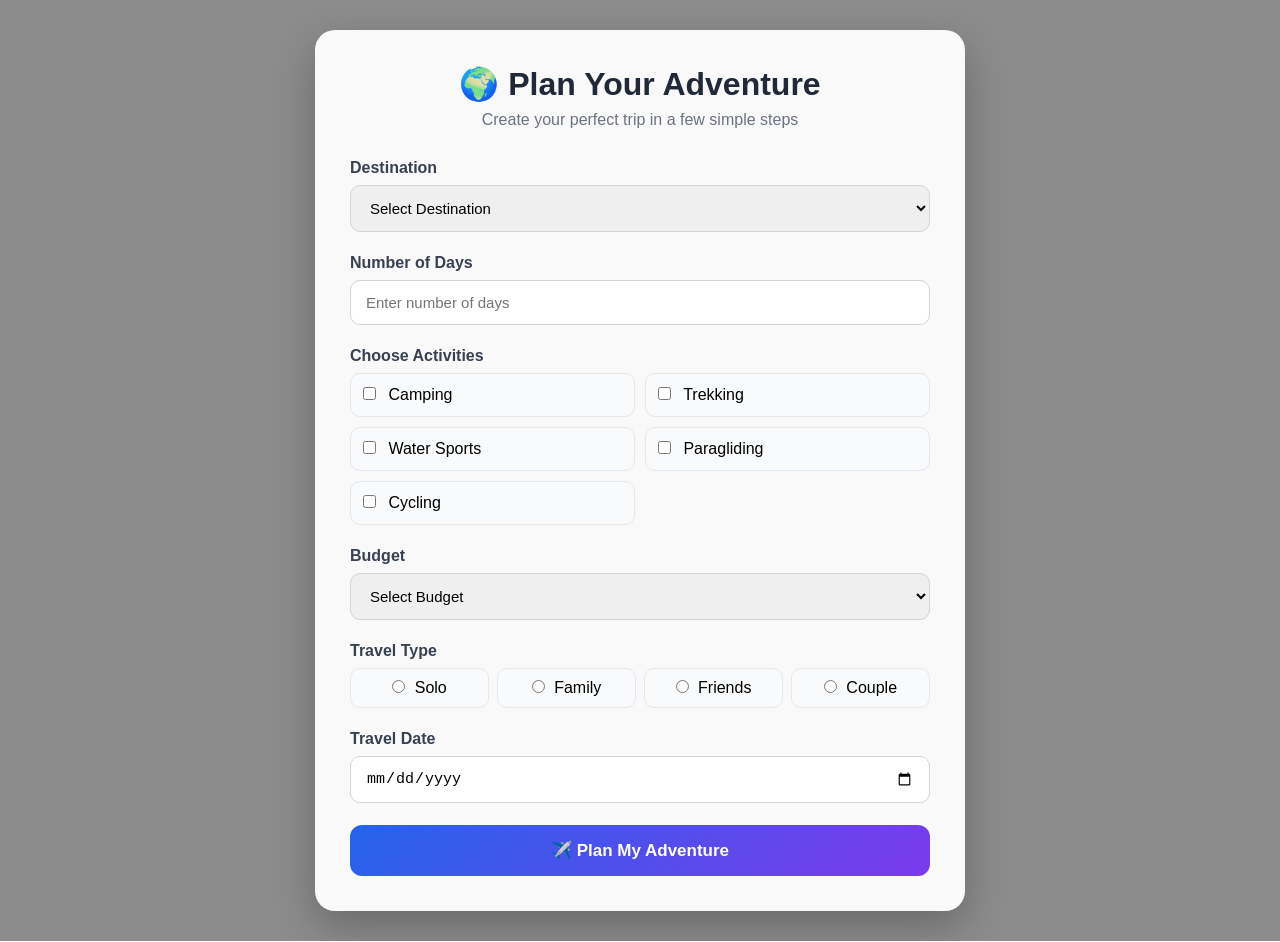
==== index.html @ cdd83136 "implemented the ui" ====
<!DOCTYPE html>
<html lang="en">
<head>
    <meta charset="UTF-8">
    <meta name="viewport" content="width=device-width, initial-scale=1.0">
    <title>Trip Planner</title>

    <link rel="stylesheet" href="static/style.css">
</head>
<body>

    <div class="container">

        <div class="planner-card">

            <h1>🌍 Plan Your Adventure</h1>
            <p class="subtitle">Create your perfect trip in a few simple steps</p>

            <form>

                <!-- Destination -->
                <div class="form-group">
                    <label for="destination">Destination</label>

                    <select id="destination">
                        <option value="">Select Destination</option>
                        <option>Goa</option>
                        <option>Manali</option>
                        <option>Kerala</option>
                        <option>Coorg</option>
                        <option>Ooty</option>
                        <option>Ladakh</option>
                    </select>
                </div>

                <!-- Number of Days -->
                <div class="form-group">
                    <label for="days">Number of Days</label>

                    <input
                        type="number"
                        id="days"
                        min="1"
                        max="30"
                        placeholder="Enter number of days"
                    >
                </div>

                <!-- Activities -->
                <div class="form-group">
                    <label>Choose Activities</label>

                    <div class="activities">

                        <label class="activity">
                            <input type="checkbox" value="Camping">
                            Camping
                        </label>

                        <label class="activity">
                            <input type="checkbox" value="Trekking">
                            Trekking
                        </label>

                        <label class="activity">
                            <input type="checkbox" value="Water Sports">
                            Water Sports
                        </label>

                        <label class="activity">
                            <input type="checkbox" value="Paragliding">
                            Paragliding
                        </label>

                        <label class="activity">
                            <input type="checkbox" value="Cycling">
                            Cycling
                        </label>

                    </div>
                </div>

                <!-- Budget -->
                <div class="form-group">
                    <label for="budget">Budget</label>

                    <select id="budget">
                        <option value="">Select Budget</option>
                        <option>Below ₹5,000</option>
                        <option>₹5,000 - ₹10,000</option>
                        <option>₹10,000 - ₹20,000</option>
                        <option>₹20,000 - ₹50,000</option>
                        <option>Above ₹50,000</option>
                    </select>
                </div>

                <!-- Travel Type -->
                <div class="form-group">
                    <label>Travel Type</label>

                    <div class="travel-types">

                        <label>
                            <input type="radio" name="travel" value="Solo">
                            Solo
                        </label>

                        <label>
                            <input type="radio" name="travel" value="Family">
                            Family
                        </label>

                        <label>
                            <input type="radio" name="travel" value="Friends">
                            Friends
                        </label>

                        <label>
                            <input type="radio" name="travel" value="Couple">
                            Couple
                        </label>

                    </div>
                </div>

                <!-- Travel Date -->
                <div class="form-group">
                    <label for="date">Travel Date</label>

                    <input type="date" id="date">
                </div>

                <!-- Button -->
                <button type="submit">
                    ✈️ Plan My Adventure
                </button>

            </form>

        </div>

    </div>

</body>
</html>
---- static/style.css ----
* {
    margin: 0;
    padding: 0;
    box-sizing: border-box;
}

body {
    font-family: Arial, sans-serif;
    min-height: 100vh;

    background:
        linear-gradient(rgba(0, 0, 0, 0.45), rgba(0, 0, 0, 0.45)),
        url("https://images.unsplash.com/photo-1500534623283-312aade485b7")
        center/cover no-repeat;

    display: flex;
    justify-content: center;
    align-items: center;

    padding: 30px;
}

.container {
    width: 100%;
    max-width: 650px;
}

.planner-card {
    background: rgba(255, 255, 255, 0.95);
    padding: 35px;
    border-radius: 20px;

    box-shadow: 0 15px 40px rgba(0, 0, 0, 0.25);
}

h1 {
    text-align: center;
    color: #1f2937;
    margin-bottom: 8px;
}

.subtitle {
    text-align: center;
    color: #6b7280;
    margin-bottom: 30px;
}

.form-group {
    margin-bottom: 22px;
}

.form-group > label {
    display: block;
    font-weight: bold;
    color: #374151;
    margin-bottom: 8px;
}

input[type="number"],
input[type="date"],
select {
    width: 100%;
    padding: 13px 15px;

    border: 1px solid #d1d5db;
    border-radius: 10px;

    font-size: 15px;
    outline: none;

    transition: 0.3s;
}

input[type="number"]:focus,
input[type="date"]:focus,
select:focus {
    border-color: #2563eb;
    box-shadow: 0 0 0 3px rgba(37, 99, 235, 0.12);
}

/* Activities */

.activities {
    display: grid;
    grid-template-columns: repeat(2, 1fr);
    gap: 10px;
}

.activity {
    padding: 12px;

    border: 1px solid #e5e7eb;
    border-radius: 10px;

    cursor: pointer;
    background: #f9fafb;

    transition: 0.3s;
}

.activity:hover {
    background: #eff6ff;
    border-color: #2563eb;
}

.activity input {
    margin-right: 8px;
}

/* Travel Types */

.travel-types {
    display: grid;
    grid-template-columns: repeat(4, 1fr);
    gap: 8px;
}

.travel-types label {
    padding: 10px 5px;

    text-align: center;

    border: 1px solid #e5e7eb;
    border-radius: 10px;

    background: #f9fafb;
    cursor: pointer;

    transition: 0.3s;
}

.travel-types label:hover {
    background: #eff6ff;
    border-color: #2563eb;
}

.travel-types input {
    margin-right: 5px;
}

/* Button */

button {
    width: 100%;
    padding: 15px;

    border: none;
    border-radius: 12px;

    background: linear-gradient(135deg, #2563eb, #7c3aed);

    color: white;
    font-size: 17px;
    font-weight: bold;

    cursor: pointer;

    transition: 0.3s;
}

button:hover {
    transform: translateY(-2px);

    box-shadow: 0 8px 20px rgba(37, 99, 235, 0.3);
}

button:active {
    transform: translateY(0);
}

/* Responsive */

@media (max-width: 600px) {

    body {
        padding: 15px;
    }

    .planner-card {
        padding: 25px 20px;
    }

    h1 {
        font-size: 25px;
    }

    .activities {
        grid-template-columns: 1fr;
    }

    .travel-types {
        grid-template-columns: repeat(2, 1fr);
    }
}

@media (max-width: 350px) {

    .travel-types {
        grid-template-columns: 1fr;
    }
}
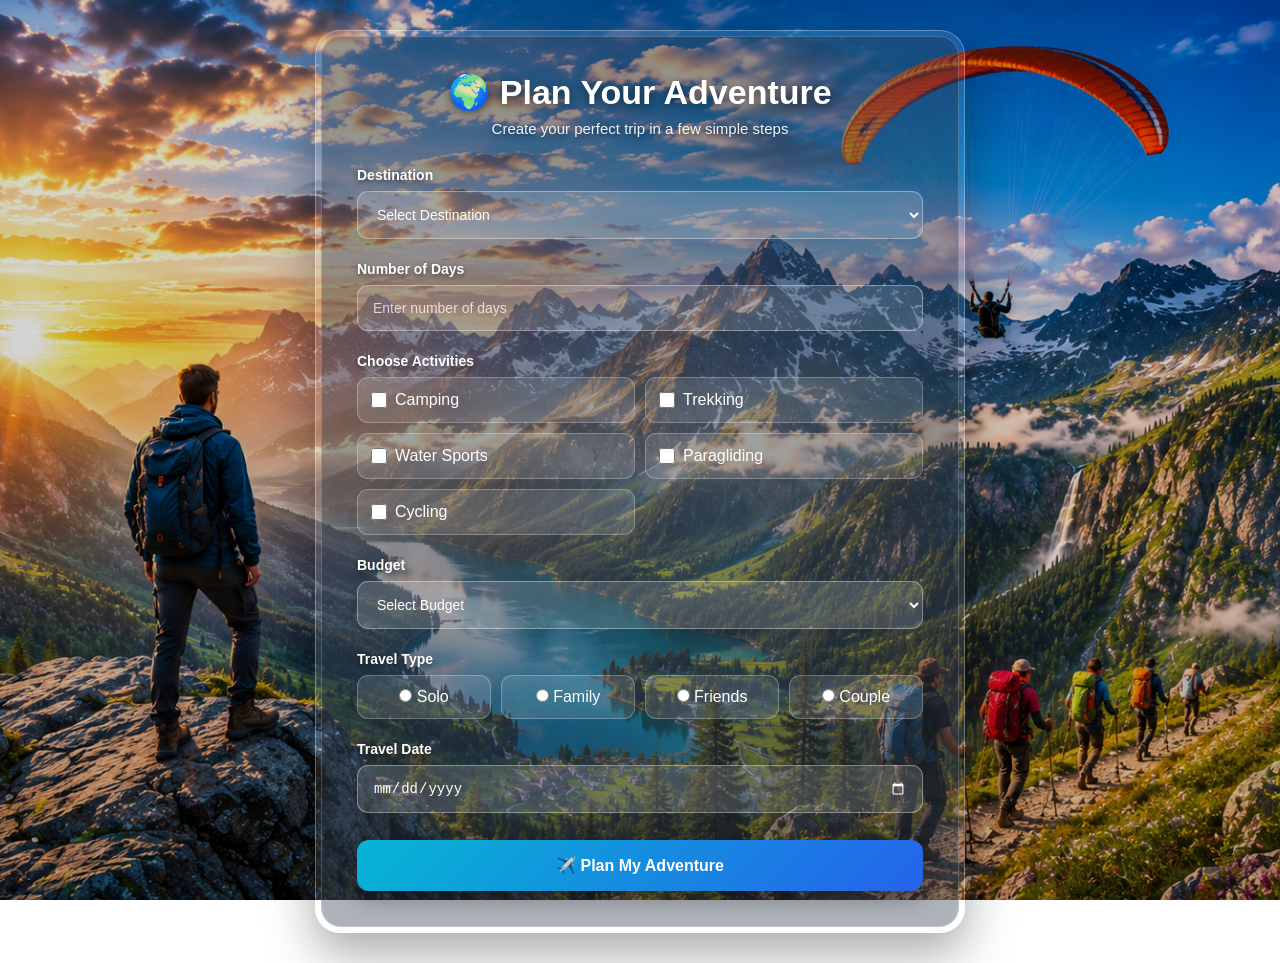
==== commit e9ba80a5: "updated" ====
--- a/index.html
+++ b/index.html
@@ -5,7 +5,7 @@
     <meta name="viewport" content="width=device-width, initial-scale=1.0">
     <title>Trip Planner</title>
 
-    <link rel="stylesheet" href="static/style.css">
+    <link rel="stylesheet" href="style.css">
 </head>
 <body>
 
@@ -17,8 +17,6 @@
             <p class="subtitle">Create your perfect trip in a few simple steps</p>
 
             <form>
-
-                <!-- Destination -->
                 <div class="form-group">
                     <label for="destination">Destination</label>
 
@@ -32,8 +30,6 @@
                         <option>Ladakh</option>
                     </select>
                 </div>
-
-                <!-- Number of Days -->
                 <div class="form-group">
                     <label for="days">Number of Days</label>
 
@@ -45,8 +41,6 @@
                         placeholder="Enter number of days"
                     >
                 </div>
-
-                <!-- Activities -->
                 <div class="form-group">
                     <label>Choose Activities</label>
 
@@ -79,8 +73,6 @@
 
                     </div>
                 </div>
-
-                <!-- Budget -->
                 <div class="form-group">
                     <label for="budget">Budget</label>
 
@@ -93,8 +85,6 @@
                         <option>Above ₹50,000</option>
                     </select>
                 </div>
-
-                <!-- Travel Type -->
                 <div class="form-group">
                     <label>Travel Type</label>
 
@@ -122,15 +112,11 @@
 
                     </div>
                 </div>
-
-                <!-- Travel Date -->
                 <div class="form-group">
                     <label for="date">Travel Date</label>
 
                     <input type="date" id="date">
                 </div>
-
-                <!-- Button -->
                 <button type="submit">
                     ✈️ Plan My Adventure
                 </button>
--- a/style.css
+++ b/style.css
@@ -0,0 +1,611 @@
+/* ========================================
+   BASIC RESET
+======================================== */
+
+* {
+    margin: 0;
+    padding: 0;
+    box-sizing: border-box;
+}
+
+
+/* ========================================
+   BODY
+======================================== */
+
+body {
+    font-family: Arial, sans-serif;
+
+    min-height: 100vh;
+
+    /* YOUR BACKGROUND IMAGE */
+    background-image:
+        linear-gradient(
+            rgba(0, 0, 0, 0.15),
+            rgba(0, 0, 0, 0.20)
+        ),
+        url("advanture.png");
+
+    background-size: cover;
+    background-position: center;
+    background-attachment: fixed;
+
+    display: flex;
+    justify-content: center;
+    align-items: center;
+
+    padding: 30px;
+
+    color: white;
+}
+
+
+/* ========================================
+   MAIN CONTAINER
+======================================== */
+
+.container {
+    width: 100%;
+    max-width: 650px;
+
+    /* Transparent */
+    background: rgba(255, 255, 255, 0.10);
+
+    border: 1px solid rgba(255, 255, 255, 0.30);
+
+    border-radius: 25px;
+
+    padding: 5px;
+
+    /* Shadow */
+    box-shadow: 0 20px 50px rgba(0, 0, 0, 0.35);
+
+    transition: 0.4s ease;
+
+    animation: containerShow 0.8s ease;
+}
+
+
+/* Container hover */
+
+.container:hover {
+    transform: translateY(-5px);
+
+    box-shadow:
+        0 25px 60px rgba(0, 0, 0, 0.45),
+        0 0 25px rgba(0, 200, 255, 0.15);
+}
+
+
+/* Container animation */
+
+@keyframes containerShow {
+
+    from {
+        opacity: 0;
+        transform: translateY(40px);
+    }
+
+    to {
+        opacity: 1;
+        transform: translateY(0);
+    }
+}
+
+
+/* ========================================
+   PLANNER CARD
+======================================== */
+
+.planner-card {
+    padding: 35px;
+
+    /* Transparent card */
+    background: rgba(20, 35, 55, 0.35);
+
+    border-radius: 20px;
+
+    border: 1px solid rgba(255, 255, 255, 0.20);
+
+    box-shadow:
+        inset 0 0 20px rgba(255, 255, 255, 0.03);
+
+    transition: 0.4s ease;
+}
+
+
+/* ========================================
+   HEADING
+======================================== */
+
+h1 {
+    text-align: center;
+
+    font-size: 34px;
+
+    margin-bottom: 8px;
+
+    color: white;
+
+    text-shadow:
+        0 2px 10px rgba(0, 0, 0, 0.5);
+
+    animation: headingAnimation 1s ease;
+}
+
+
+/* Heading animation */
+
+@keyframes headingAnimation {
+
+    from {
+        opacity: 0;
+        transform: scale(0.9);
+    }
+
+    to {
+        opacity: 1;
+        transform: scale(1);
+    }
+}
+
+
+/* ========================================
+   SUBTITLE
+======================================== */
+
+.subtitle {
+    text-align: center;
+
+    color: #f1f5f9;
+
+    font-size: 15px;
+
+    margin-bottom: 30px;
+
+    text-shadow:
+        0 2px 5px rgba(0, 0, 0, 0.5);
+}
+
+
+/* ========================================
+   FORM GROUP
+======================================== */
+
+.form-group {
+    margin-bottom: 22px;
+
+    animation: formAnimation 0.7s ease;
+}
+
+
+/* Form animation */
+
+@keyframes formAnimation {
+
+    from {
+        opacity: 0;
+        transform: translateY(15px);
+    }
+
+    to {
+        opacity: 1;
+        transform: translateY(0);
+    }
+}
+
+
+/* ========================================
+   LABEL
+======================================== */
+
+.form-group > label {
+    display: block;
+
+    color: white;
+
+    font-size: 14px;
+
+    font-weight: bold;
+
+    margin-bottom: 8px;
+
+    text-shadow:
+        0 2px 5px rgba(0, 0, 0, 0.5);
+}
+
+
+/* ========================================
+   SELECT + INPUT
+======================================== */
+
+select,
+input[type="number"],
+input[type="date"] {
+
+    width: 100%;
+
+    padding: 14px 15px;
+
+    border-radius: 11px;
+
+    border: 1px solid rgba(255, 255, 255, 0.35);
+
+    /* Transparent */
+    background: rgba(255, 255, 255, 0.15);
+
+    color: white;
+
+    outline: none;
+
+    font-size: 14px;
+
+    transition: 0.3s ease;
+}
+
+
+/* ========================================
+   SELECT OPTIONS
+======================================== */
+
+select option {
+
+    background: #172337;
+
+    color: white;
+}
+
+
+/* ========================================
+   PLACEHOLDER
+======================================== */
+
+input::placeholder {
+
+    color: rgba(255, 255, 255, 0.75);
+}
+
+
+/* ========================================
+   INPUT HOVER
+======================================== */
+
+select:hover,
+input[type="number"]:hover,
+input[type="date"]:hover {
+
+    border-color: #38bdf8;
+
+    background: rgba(255, 255, 255, 0.20);
+}
+
+
+/* ========================================
+   INPUT FOCUS
+======================================== */
+
+select:focus,
+input[type="number"]:focus,
+input[type="date"]:focus {
+
+    border-color: #38bdf8;
+
+    background: rgba(255, 255, 255, 0.20);
+
+    box-shadow:
+        0 0 0 3px rgba(56, 189, 248, 0.15),
+        0 0 15px rgba(56, 189, 248, 0.25);
+
+    transform: translateY(-2px);
+}
+
+
+/* ========================================
+   ACTIVITIES
+======================================== */
+
+.activities {
+
+    display: grid;
+
+    grid-template-columns: repeat(2, 1fr);
+
+    gap: 10px;
+}
+
+
+/* Activity box */
+
+.activity {
+
+    display: flex;
+
+    align-items: center;
+
+    padding: 13px;
+
+    border-radius: 11px;
+
+    background: rgba(255, 255, 255, 0.12);
+
+    border: 1px solid rgba(255, 255, 255, 0.25);
+
+    color: white;
+
+    cursor: pointer;
+
+    transition: 0.3s ease;
+}
+
+
+/* Activity hover */
+
+.activity:hover {
+
+    background: rgba(56, 189, 248, 0.20);
+
+    border-color: #38bdf8;
+
+    transform: translateY(-3px);
+
+    box-shadow:
+        0 5px 15px rgba(56, 189, 248, 0.20);
+}
+
+
+/* Checkbox */
+
+.activity input {
+
+    width: 16px;
+
+    height: 16px;
+
+    margin-right: 8px;
+
+    accent-color: #38bdf8;
+
+    cursor: pointer;
+}
+
+
+/* ========================================
+   TRAVEL TYPES
+======================================== */
+
+.travel-types {
+
+    display: grid;
+
+    grid-template-columns: repeat(4, 1fr);
+
+    gap: 10px;
+}
+
+
+/* Travel type */
+
+.travel-types label {
+
+    padding: 12px 5px;
+
+    text-align: center;
+
+    border-radius: 11px;
+
+    background: rgba(255, 255, 255, 0.12);
+
+    border: 1px solid rgba(255, 255, 255, 0.25);
+
+    color: white;
+
+    cursor: pointer;
+
+    transition: 0.3s ease;
+}
+
+
+/* Travel type hover */
+
+.travel-types label:hover {
+
+    background: rgba(139, 92, 246, 0.22);
+
+    border-color: #a78bfa;
+
+    transform: translateY(-3px);
+
+    box-shadow:
+        0 5px 15px rgba(139, 92, 246, 0.20);
+}
+
+
+/* Radio */
+
+.travel-types input {
+
+    accent-color: #a78bfa;
+
+    cursor: pointer;
+}
+
+
+/* ========================================
+   BUTTON
+======================================== */
+
+button {
+
+    width: 100%;
+
+    padding: 16px;
+
+    margin-top: 5px;
+
+    border: none;
+
+    border-radius: 12px;
+
+    background: linear-gradient(
+        135deg,
+        #06b6d4,
+        #2563eb,
+        #7c3aed
+    );
+
+    color: white;
+
+    font-size: 16px;
+
+    font-weight: bold;
+
+    cursor: pointer;
+
+    box-shadow:
+        0 8px 20px rgba(0, 0, 0, 0.30);
+
+    transition: all 0.35s ease;
+
+    background-size: 200% 200%;
+
+    animation: buttonGradient 5s ease infinite;
+}
+
+
+/* Button gradient animation */
+
+@keyframes buttonGradient {
+
+    0% {
+        background-position: 0% 50%;
+    }
+
+    50% {
+        background-position: 100% 50%;
+    }
+
+    100% {
+        background-position: 0% 50%;
+    }
+}
+
+
+/* Button hover */
+
+button:hover {
+
+    transform: translateY(-4px);
+
+    box-shadow:
+        0 12px 30px rgba(0, 0, 0, 0.40),
+        0 0 25px rgba(56, 189, 248, 0.30);
+}
+
+
+/* Button click */
+
+button:active {
+
+    transform: translateY(0);
+
+}
+
+
+/* ========================================
+   DATE INPUT ICON
+======================================== */
+
+input[type="date"]::-webkit-calendar-picker-indicator {
+
+    filter: invert(1);
+
+    cursor: pointer;
+}
+
+
+/* ========================================
+   MOBILE RESPONSIVE
+======================================== */
+
+@media (max-width: 600px) {
+
+    body {
+
+        padding: 15px;
+
+    }
+
+
+    .container {
+
+        max-width: 100%;
+
+        border-radius: 20px;
+
+    }
+
+
+    .planner-card {
+
+        padding: 25px 20px;
+
+    }
+
+
+    h1 {
+
+        font-size: 27px;
+
+    }
+
+
+    .subtitle {
+
+        font-size: 13px;
+
+    }
+
+
+    .activities {
+
+        grid-template-columns: 1fr;
+
+    }
+
+
+    .travel-types {
+
+        grid-template-columns: repeat(2, 1fr);
+
+    }
+
+}
+
+
+/* ========================================
+   SMALL MOBILE
+======================================== */
+
+@media (max-width: 400px) {
+
+    .planner-card {
+
+        padding: 20px 15px;
+
+    }
+
+
+    h1 {
+
+        font-size: 24px;
+
+    }
+
+
+    .travel-types {
+
+        grid-template-columns: repeat(2, 1fr);
+
+    }
+
+}
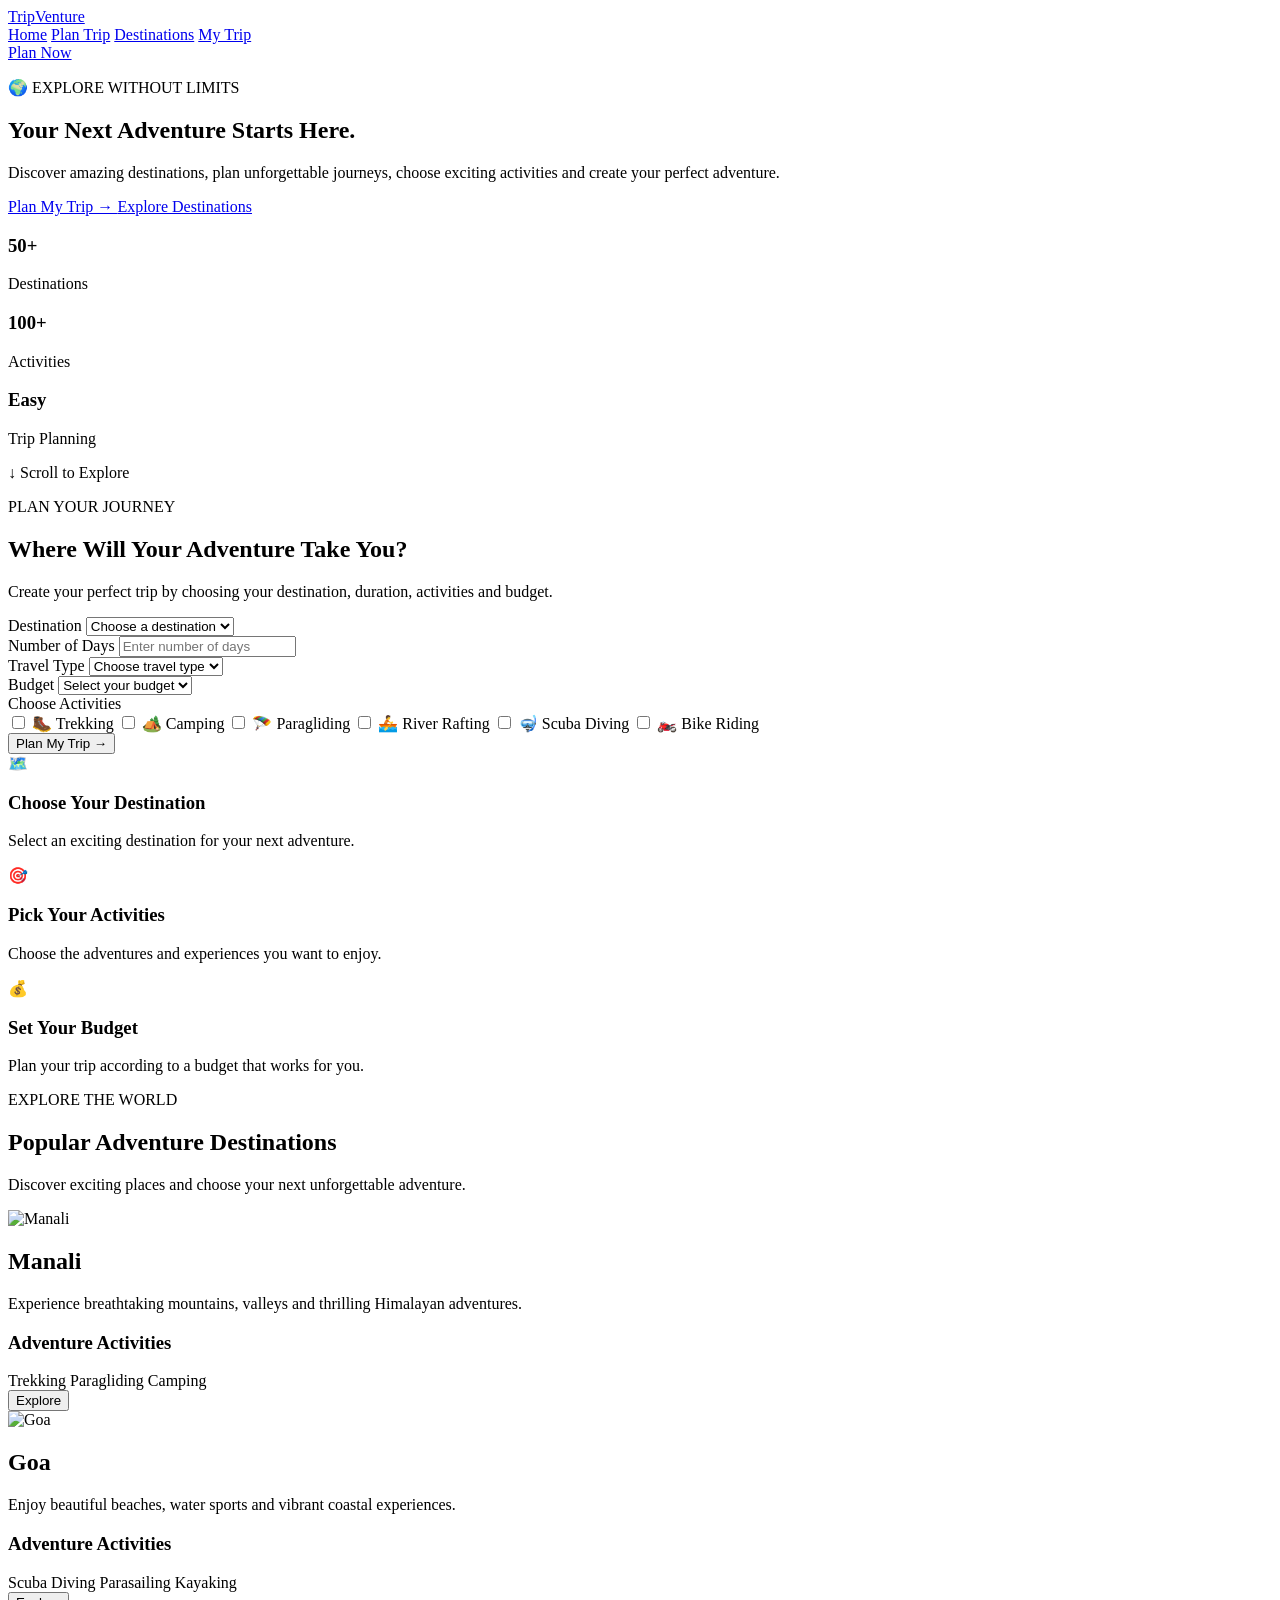
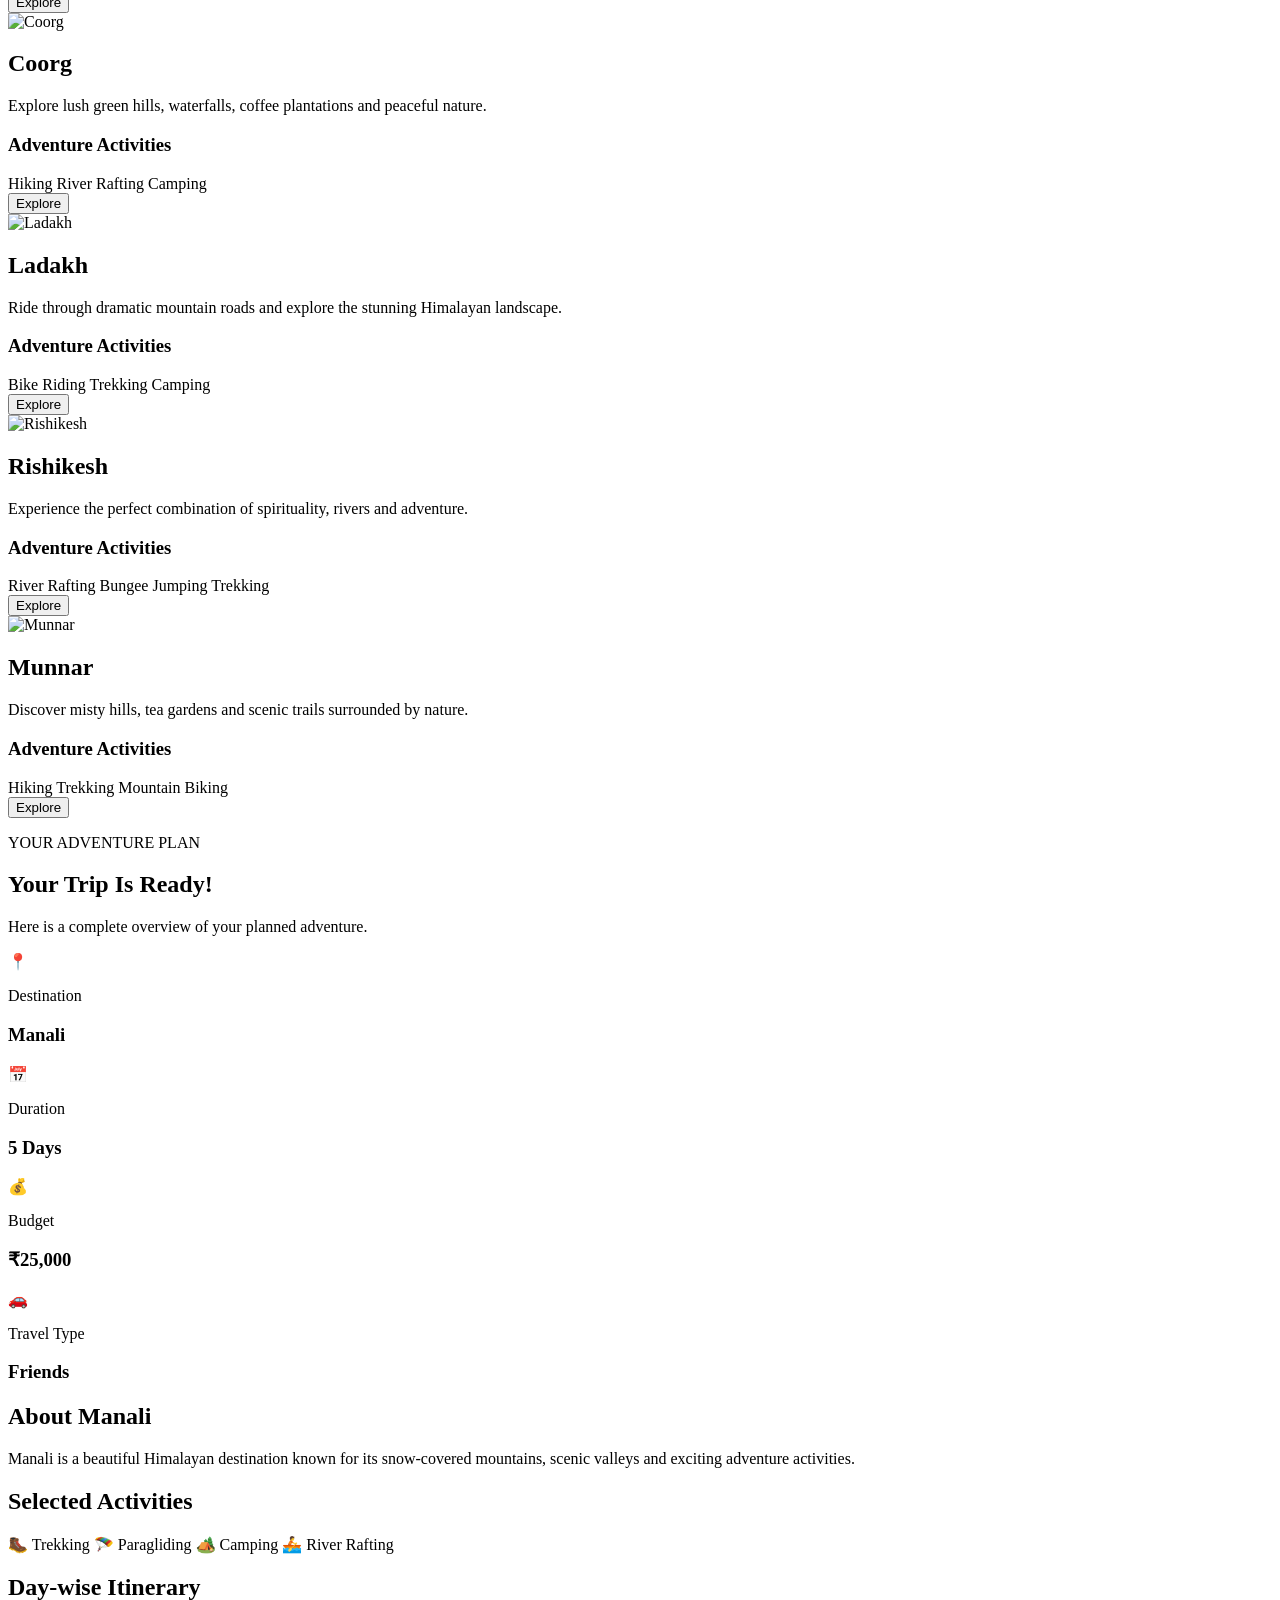
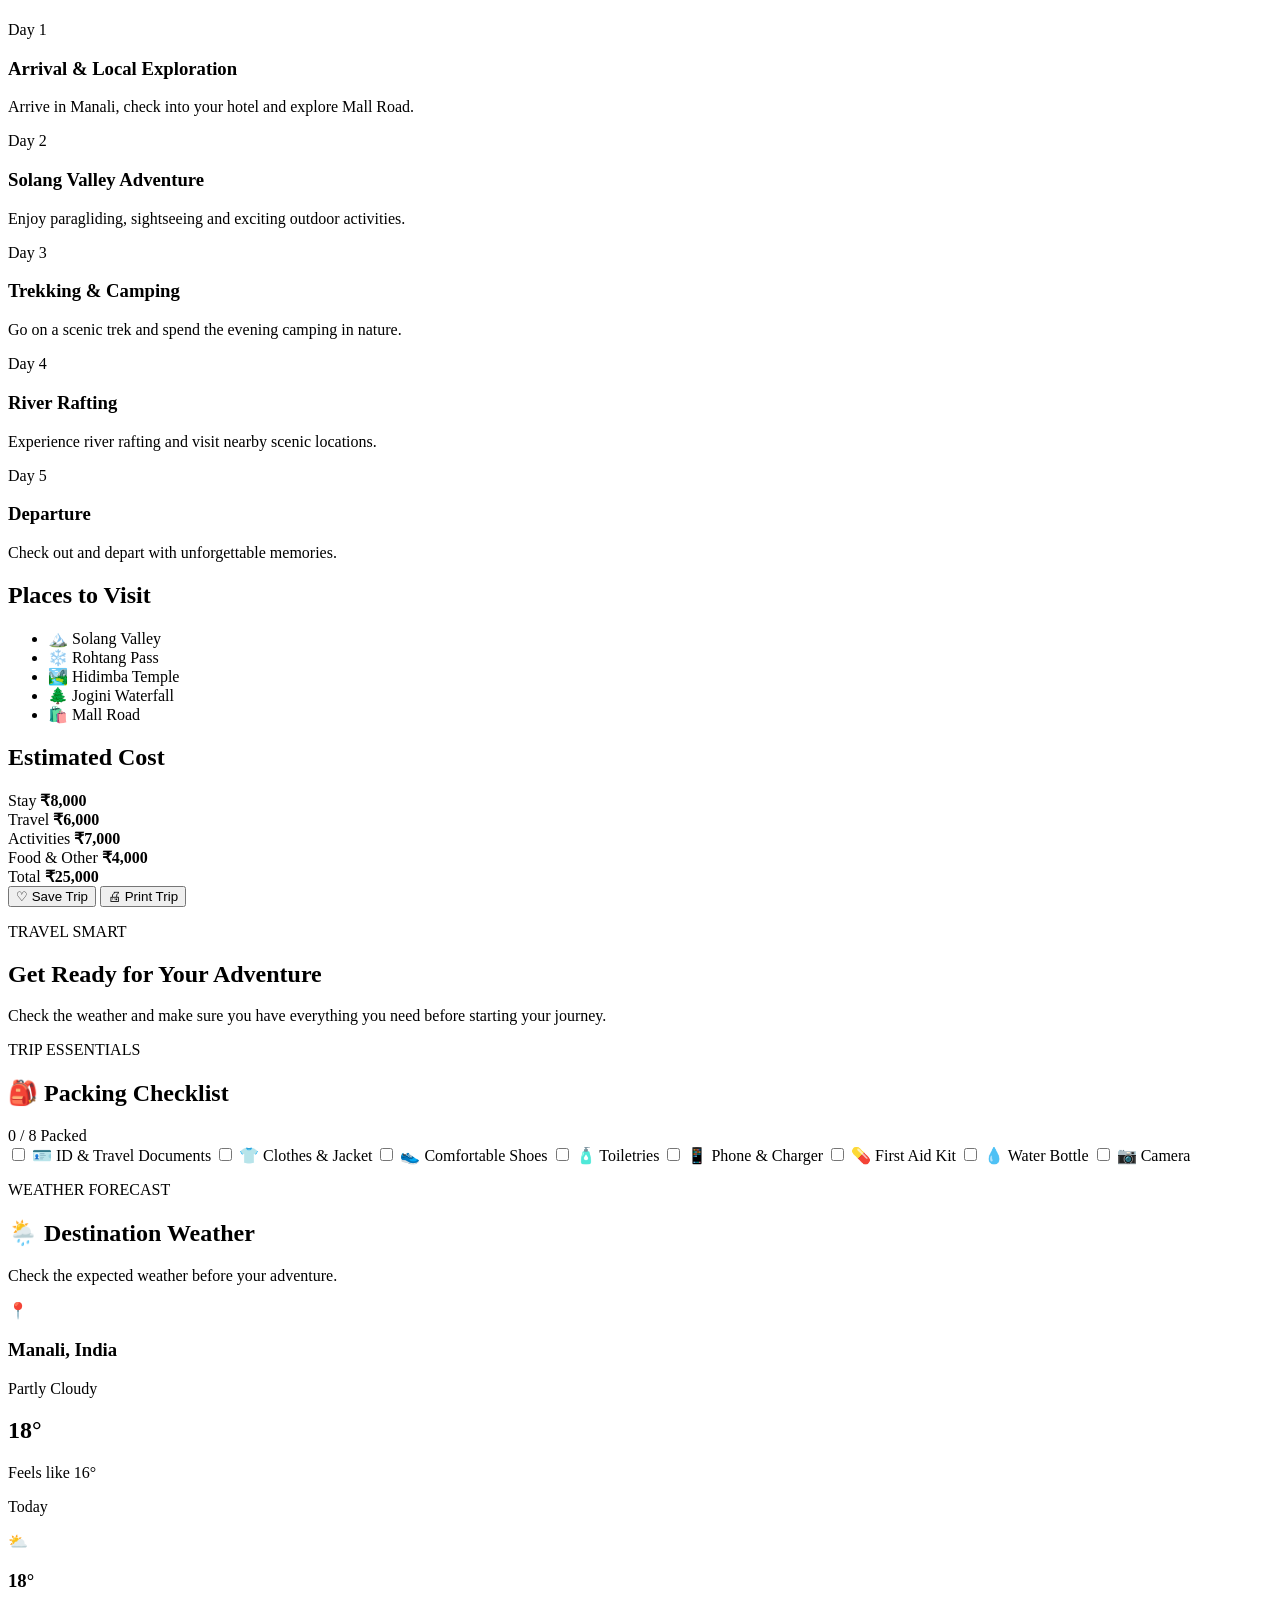
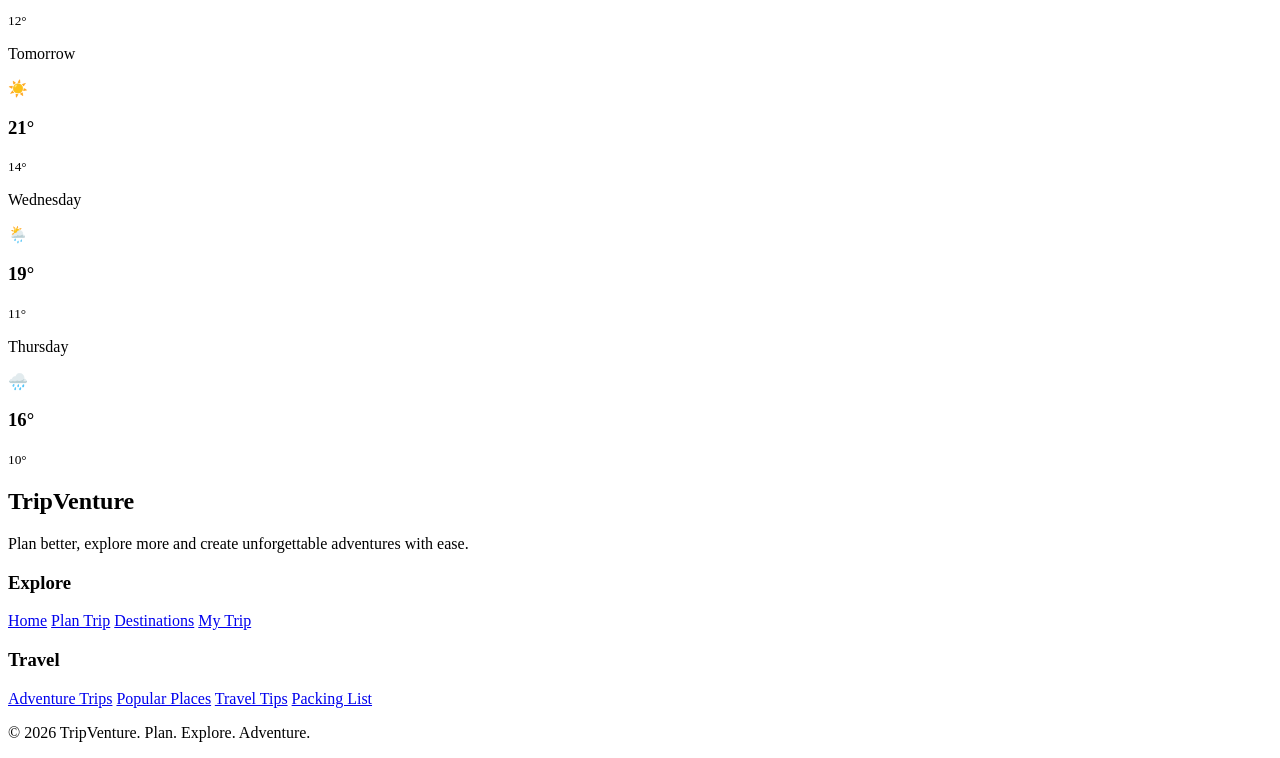
==== commit db324704: "merged html" ====
--- a/index.html
+++ b/index.html
@@ -4,128 +4,723 @@
     <meta charset="UTF-8">
     <meta name="viewport" content="width=device-width, initial-scale=1.0">
     <title>Trip Planner</title>
-
-    <link rel="stylesheet" href="style.css">
+    <link rel="stylesheet" href="styles.css">
 </head>
 <body>
 
-    <div class="container">
-
-        <div class="planner-card">
-
-            <h1>🌍 Plan Your Adventure</h1>
-            <p class="subtitle">Create your perfect trip in a few simple steps</p>
-
-            <form>
+
+
+
+
+
+
+    <!-- Navbar -->
+    <nav class="navbar">
+        <a href="#" class="logo">Trip<span>Venture</span></a>
+
+        <div class="nav-links">
+            <a href="#">Home</a>
+            <a href="#trip-planner">Plan Trip</a>
+            <a href="#destinations">Destinations</a>
+            <a href="#trip-result">My Trip</a>
+        </div>
+
+        <a href="#trip-planner" class="nav-btn">Plan Now</a>
+    </nav>
+
+
+    <!-- Hero Section -->
+    <section class="hero">
+
+        <div class="hero-overlay"></div>
+
+        <div class="hero-content">
+            <p class="hero-tag">🌍 EXPLORE WITHOUT LIMITS</p>
+
+            <h1>
+                Your Next Adventure
+                <span>Starts Here.</span>
+            </h1>
+
+            <p class="hero-description">
+                Discover amazing destinations, plan unforgettable journeys,
+                choose exciting activities and create your perfect adventure.
+            </p>
+
+            <div class="hero-buttons">
+                <a href="#trip-planner" class="primary-btn">
+                    Plan My Trip →
+                </a>
+
+                <a href="#destinations" class="secondary-btn">
+                    Explore Destinations
+                </a>
+            </div>
+
+            <div class="hero-stats">
+                <div>
+                    <h3>50+</h3>
+                    <p>Destinations</p>
+                </div>
+
+                <div>
+                    <h3>100+</h3>
+                    <p>Activities</p>
+                </div>
+
+                <div>
+                    <h3>Easy</h3>
+                    <p>Trip Planning</p>
+                </div>
+            </div>
+        </div>
+
+        <div class="scroll-text">
+            ↓ Scroll to Explore
+        </div>
+
+    </section>
+
+
+
+
+
+
+
+
+
+
+
+
+
+
+    <section id = "trip-planner" class="trip-planner">
+        <div class="planner-header">
+            <p class="subtitle">PLAN YOUR JOURNEY</p>
+            <h1>Where Will Your Adventure Take You?</h1>
+            <p>Create your perfect trip by choosing your destination, duration, activities and budget.</p>
+        </div>
+
+        <div class="planner-container">
+
+            <form class="trip-form">
+
                 <div class="form-group">
                     <label for="destination">Destination</label>
-
                     <select id="destination">
-                        <option value="">Select Destination</option>
+                        <option value="">Choose a destination</option>
+                        <option>Manali</option>
                         <option>Goa</option>
-                        <option>Manali</option>
-                        <option>Kerala</option>
                         <option>Coorg</option>
-                        <option>Ooty</option>
                         <option>Ladakh</option>
+                        <option>Rishikesh</option>
+                        <option>Munnar</option>
                     </select>
                 </div>
+
                 <div class="form-group">
                     <label for="days">Number of Days</label>
-
-                    <input
-                        type="number"
-                        id="days"
-                        min="1"
-                        max="30"
-                        placeholder="Enter number of days"
-                    >
-                </div>
+                    <input type="number" id="days" placeholder="Enter number of days" min="1">
+                </div>
+
                 <div class="form-group">
-                    <label>Choose Activities</label>
-
-                    <div class="activities">
-
-                        <label class="activity">
-                            <input type="checkbox" value="Camping">
-                            Camping
-                        </label>
-
-                        <label class="activity">
-                            <input type="checkbox" value="Trekking">
-                            Trekking
-                        </label>
-
-                        <label class="activity">
-                            <input type="checkbox" value="Water Sports">
-                            Water Sports
-                        </label>
-
-                        <label class="activity">
-                            <input type="checkbox" value="Paragliding">
-                            Paragliding
-                        </label>
-
-                        <label class="activity">
-                            <input type="checkbox" value="Cycling">
-                            Cycling
-                        </label>
-
-                    </div>
-                </div>
+                    <label for="travel-type">Travel Type</label>
+                    <select id="travel-type">
+                        <option value="">Choose travel type</option>
+                        <option>Solo</option>
+                        <option>Couple</option>
+                        <option>Family</option>
+                        <option>Friends</option>
+                    </select>
+                </div>
+
                 <div class="form-group">
                     <label for="budget">Budget</label>
-
                     <select id="budget">
-                        <option value="">Select Budget</option>
-                        <option>Below ₹5,000</option>
+                        <option value="">Select your budget</option>
                         <option>₹5,000 - ₹10,000</option>
-                        <option>₹10,000 - ₹20,000</option>
-                        <option>₹20,000 - ₹50,000</option>
-                        <option>Above ₹50,000</option>
+                        <option>₹10,000 - ₹25,000</option>
+                        <option>₹25,000 - ₹50,000</option>
+                        <option>₹50,000+</option>
                     </select>
                 </div>
-                <div class="form-group">
-                    <label>Travel Type</label>
-
-                    <div class="travel-types">
-
-                        <label>
-                            <input type="radio" name="travel" value="Solo">
-                            Solo
+
+                <div class="form-group full-width">
+                    <label>Choose Activities</label>
+
+                    <div class="activity-options">
+                        <label class="activity-card">
+                            <input type="checkbox">
+                            <span>🥾 Trekking</span>
                         </label>
 
-                        <label>
-                            <input type="radio" name="travel" value="Family">
-                            Family
+                        <label class="activity-card">
+                            <input type="checkbox">
+                            <span>🏕️ Camping</span>
                         </label>
 
-                        <label>
-                            <input type="radio" name="travel" value="Friends">
-                            Friends
+                        <label class="activity-card">
+                            <input type="checkbox">
+                            <span>🪂 Paragliding</span>
                         </label>
 
-                        <label>
-                            <input type="radio" name="travel" value="Couple">
-                            Couple
+                        <label class="activity-card">
+                            <input type="checkbox">
+                            <span>🚣 River Rafting</span>
                         </label>
 
-                    </div>
-                </div>
-                <div class="form-group">
-                    <label for="date">Travel Date</label>
-
-                    <input type="date" id="date">
-                </div>
-                <button type="submit">
-                    ✈️ Plan My Adventure
-                </button>
+                        <label class="activity-card">
+                            <input type="checkbox">
+                            <span>🤿 Scuba Diving</span>
+                        </label>
+
+                        <label class="activity-card">
+                            <input type="checkbox">
+                            <span>🏍️ Bike Riding</span>
+                        </label>
+                    </div>
+                </div>
+
+                <button type="submit" class="plan-btn">Plan My Trip →</button>
 
             </form>
 
-        </div>
-
+            <div class="planner-info">
+                <div class="info-card">
+                    <span>🗺️</span>
+                    <h3>Choose Your Destination</h3>
+                    <p>Select an exciting destination for your next adventure.</p>
+                </div>
+
+                <div class="info-card">
+                    <span>🎯</span>
+                    <h3>Pick Your Activities</h3>
+                    <p>Choose the adventures and experiences you want to enjoy.</p>
+                </div>
+
+                <div class="info-card">
+                    <span>💰</span>
+                    <h3>Set Your Budget</h3>
+                    <p>Plan your trip according to a budget that works for you.</p>
+                </div>
+            </div>
+
+        </div>
+    </section>
+                          
+                          
+                          
+                          
+                          
+                          
+                          
+                          
+
+<section id = "destinations" class="destinations-section">
+        <div class="section-heading">
+            <p class="subtitle">EXPLORE THE WORLD</p>
+            <h1>Popular Adventure Destinations</h1>
+            <p>
+                Discover exciting places and choose your next unforgettable adventure.
+            </p>
+        </div>
+
+        <div class="destinations-grid">
+
+            <div class="destination-card">
+                <img src="https://images.unsplash.com/photo-1599661046289-e31897846e41?auto=format&fit=crop&w=800&q=80" alt="Manali">
+                <div class="card-content">
+                    <h2>Manali</h2>
+                    <p>Experience breathtaking mountains, valleys and thrilling Himalayan adventures.</p>
+
+                    <h3>Adventure Activities</h3>
+                    <div class="activities">
+                        <span>Trekking</span>
+                        <span>Paragliding</span>
+                        <span>Camping</span>
+                    </div>
+
+                    <button>Explore</button>
+                </div>
+            </div>
+
+            <div class="destination-card">
+                <img src="https://images.unsplash.com/photo-1512343879784-a960bf40e7f2?auto=format&fit=crop&w=800&q=80" alt="Goa">
+                <div class="card-content">
+                    <h2>Goa</h2>
+                    <p>Enjoy beautiful beaches, water sports and vibrant coastal experiences.</p>
+
+                    <h3>Adventure Activities</h3>
+                    <div class="activities">
+                        <span>Scuba Diving</span>
+                        <span>Parasailing</span>
+                        <span>Kayaking</span>
+                    </div>
+
+                    <button>Explore</button>
+                </div>
+            </div>
+
+            <div class="destination-card">
+                <img src="https://images.unsplash.com/photo-1593693397690-362cb9666fc2?auto=format&fit=crop&w=800&q=80" alt="Coorg">
+                <div class="card-content">
+                    <h2>Coorg</h2>
+                    <p>Explore lush green hills, waterfalls, coffee plantations and peaceful nature.</p>
+
+                    <h3>Adventure Activities</h3>
+                    <div class="activities">
+                        <span>Hiking</span>
+                        <span>River Rafting</span>
+                        <span>Camping</span>
+                    </div>
+
+                    <button>Explore</button>
+                </div>
+            </div>
+
+            <div class="destination-card">
+                <img src="https://images.unsplash.com/photo-1530789253388-582c481c54b0?auto=format&fit=crop&w=800&q=80" alt="Ladakh">
+                <div class="card-content">
+                    <h2>Ladakh</h2>
+                    <p>Ride through dramatic mountain roads and explore the stunning Himalayan landscape.</p>
+
+                    <h3>Adventure Activities</h3>
+                    <div class="activities">
+                        <span>Bike Riding</span>
+                        <span>Trekking</span>
+                        <span>Camping</span>
+                    </div>
+
+                    <button>Explore</button>
+                </div>
+            </div>
+
+            <div class="destination-card">
+                <img src="https://images.unsplash.com/photo-1602304468266-0a8f63f4d64c?auto=format&fit=crop&w=800&q=80" alt="Rishikesh">
+                <div class="card-content">
+                    <h2>Rishikesh</h2>
+                    <p>Experience the perfect combination of spirituality, rivers and adventure.</p>
+
+                    <h3>Adventure Activities</h3>
+                    <div class="activities">
+                        <span>River Rafting</span>
+                        <span>Bungee Jumping</span>
+                        <span>Trekking</span>
+                    </div>
+
+                    <button>Explore</button>
+                </div>
+            </div>
+
+            <div class="destination-card">
+                <img src="https://images.unsplash.com/photo-1500534314209-a25ddb2bd429?auto=format&fit=crop&w=800&q=80" alt="Munnar">
+                <div class="card-content">
+                    <h2>Munnar</h2>
+                    <p>Discover misty hills, tea gardens and scenic trails surrounded by nature.</p>
+
+                    <h3>Adventure Activities</h3>
+                    <div class="activities">
+                        <span>Hiking</span>
+                        <span>Trekking</span>
+                        <span>Mountain Biking</span>
+                    </div>
+
+                    <button>Explore</button>
+                </div>
+            </div>
+
+        </div>
+    </section>
+
+
+
+
+
+
+ <section id = "trip-result" class="trip-result-section">
+
+        <!-- Section Heading -->
+        <div class="trip-result-heading">
+            <p class="trip-result-subtitle">YOUR ADVENTURE PLAN</p>
+            <h1>Your Trip Is Ready!</h1>
+            <p>Here is a complete overview of your planned adventure.</p>
+        </div>
+
+
+        <!-- Trip Summary -->
+        <div class="trip-summary">
+
+            <div class="summary-card">
+                <span>📍</span>
+                <div>
+                    <p>Destination</p>
+                    <h3>Manali</h3>
+                </div>
+            </div>
+
+            <div class="summary-card">
+                <span>📅</span>
+                <div>
+                    <p>Duration</p>
+                    <h3>5 Days</h3>
+                </div>
+            </div>
+
+            <div class="summary-card">
+                <span>💰</span>
+                <div>
+                    <p>Budget</p>
+                    <h3>₹25,000</h3>
+                </div>
+            </div>
+
+            <div class="summary-card">
+                <span>🚗</span>
+                <div>
+                    <p>Travel Type</p>
+                    <h3>Friends</h3>
+                </div>
+            </div>
+
+        </div>
+
+
+        <div class="trip-result-grid">
+
+            <!-- Left Side -->
+            <div class="trip-main-content">
+
+                <!-- Destination Details -->
+                <div class="result-box">
+                    <h2>About Manali</h2>
+                    <p>
+                        Manali is a beautiful Himalayan destination known for its
+                        snow-covered mountains, scenic valleys and exciting
+                        adventure activities.
+                    </p>
+                </div>
+
+
+                <!-- Selected Activities -->
+                <div class="result-box">
+                    <h2>Selected Activities</h2>
+
+                    <div class="selected-activities">
+                        <span>🥾 Trekking</span>
+                        <span>🪂 Paragliding</span>
+                        <span>🏕️ Camping</span>
+                        <span>🚣 River Rafting</span>
+                    </div>
+                </div>
+
+
+                <!-- Day Wise Itinerary -->
+                <div class="result-box">
+                    <h2>Day-wise Itinerary</h2>
+
+                    <div class="itinerary">
+
+                        <div class="itinerary-item">
+                            <div class="day-number">Day 1</div>
+                            <div class="day-details">
+                                <h3>Arrival & Local Exploration</h3>
+                                <p>Arrive in Manali, check into your hotel and explore Mall Road.</p>
+                            </div>
+                        </div>
+
+                        <div class="itinerary-item">
+                            <div class="day-number">Day 2</div>
+                            <div class="day-details">
+                                <h3>Solang Valley Adventure</h3>
+                                <p>Enjoy paragliding, sightseeing and exciting outdoor activities.</p>
+                            </div>
+                        </div>
+
+                        <div class="itinerary-item">
+                            <div class="day-number">Day 3</div>
+                            <div class="day-details">
+                                <h3>Trekking & Camping</h3>
+                                <p>Go on a scenic trek and spend the evening camping in nature.</p>
+                            </div>
+                        </div>
+
+                        <div class="itinerary-item">
+                            <div class="day-number">Day 4</div>
+                            <div class="day-details">
+                                <h3>River Rafting</h3>
+                                <p>Experience river rafting and visit nearby scenic locations.</p>
+                            </div>
+                        </div>
+
+                        <div class="itinerary-item">
+                            <div class="day-number">Day 5</div>
+                            <div class="day-details">
+                                <h3>Departure</h3>
+                                <p>Check out and depart with unforgettable memories.</p>
+                            </div>
+                        </div>
+
+                    </div>
+                </div>
+
+            </div>
+
+
+            <!-- Right Side -->
+            <aside class="trip-sidebar">
+
+                <!-- Places -->
+                <div class="result-box">
+                    <h2>Places to Visit</h2>
+
+                    <ul class="places-list">
+                        <li>🏔️ Solang Valley</li>
+                        <li>❄️ Rohtang Pass</li>
+                        <li>🏞️ Hidimba Temple</li>
+                        <li>🌲 Jogini Waterfall</li>
+                        <li>🛍️ Mall Road</li>
+                    </ul>
+                </div>
+
+
+                <!-- Estimated Cost -->
+                <div class="cost-card">
+                    <h2>Estimated Cost</h2>
+
+                    <div class="cost-row">
+                        <span>Stay</span>
+                        <strong>₹8,000</strong>
+                    </div>
+
+                    <div class="cost-row">
+                        <span>Travel</span>
+                        <strong>₹6,000</strong>
+                    </div>
+
+                    <div class="cost-row">
+                        <span>Activities</span>
+                        <strong>₹7,000</strong>
+                    </div>
+
+                    <div class="cost-row">
+                        <span>Food & Other</span>
+                        <strong>₹4,000</strong>
+                    </div>
+
+                    <div class="total-cost">
+                        <span>Total</span>
+                        <strong>₹25,000</strong>
+                    </div>
+                </div>
+
+
+                <!-- Buttons -->
+                <div class="trip-buttons">
+                    <button class="save-trip-btn">♡ Save Trip</button>
+                    <button class="print-trip-btn" onclick="window.print()">🖨 Print Trip</button>
+                </div>
+
+            </aside>
+
+        </div>
+
+    </section>
+
+
+
+
+
+
+
+<section id="packing" class="packing-section">
+
+    <!-- Packing Header -->
+    <div class="packing-heading">
+        <p class="packing-subtitle">TRAVEL SMART</p>
+        <h1>Get Ready for Your Adventure</h1>
+        <p>
+            Check the weather and make sure you have everything you need
+            before starting your journey.
+        </p>
     </div>
+
+    <div class="packing-layout">
+
+        <!-- Packing Checklist -->
+        <div class="packing-card">
+            <div class="packing-card-heading">
+                <div>
+                    <p class="packing-label">TRIP ESSENTIALS</p>
+                    <h2>🎒 Packing Checklist</h2>
+                </div>
+
+                <span class="item-count">0 / 8 Packed</span>
+            </div>
+
+            <div class="packing-list">
+
+                <label class="packing-item">
+                    <input type="checkbox">
+                    <span class="checkmark"></span>
+                    <span>🪪 ID & Travel Documents</span>
+                </label>
+
+                <label class="packing-item">
+                    <input type="checkbox">
+                    <span class="checkmark"></span>
+                    <span>👕 Clothes & Jacket</span>
+                </label>
+
+                <label class="packing-item">
+                    <input type="checkbox">
+                    <span class="checkmark"></span>
+                    <span>👟 Comfortable Shoes</span>
+                </label>
+
+                <label class="packing-item">
+                    <input type="checkbox">
+                    <span class="checkmark"></span>
+                    <span>🧴 Toiletries</span>
+                </label>
+
+                <label class="packing-item">
+                    <input type="checkbox">
+                    <span class="checkmark"></span>
+                    <span>📱 Phone & Charger</span>
+                </label>
+
+                <label class="packing-item">
+                    <input type="checkbox">
+                    <span class="checkmark"></span>
+                    <span>💊 First Aid Kit</span>
+                </label>
+
+                <label class="packing-item">
+                    <input type="checkbox">
+                    <span class="checkmark"></span>
+                    <span>💧 Water Bottle</span>
+                </label>
+
+                <label class="packing-item">
+                    <input type="checkbox">
+                    <span class="checkmark"></span>
+                    <span>📷 Camera</span>
+                </label>
+
+            </div>
+        </div>
+
+
+        <!-- Weather Section -->
+        <div class="weather-container">
+
+            <div class="weather-heading">
+                <p class="packing-label">WEATHER FORECAST</p>
+                <h2>🌦️ Destination Weather</h2>
+                <p>Check the expected weather before your adventure.</p>
+            </div>
+
+            <div class="weather-main-card">
+                <div class="weather-location">
+                    <span>📍</span>
+                    <div>
+                        <h3>Manali, India</h3>
+                        <p>Partly Cloudy</p>
+                    </div>
+                </div>
+
+                <div class="weather-temperature">
+                    <h1>18°</h1>
+                    <p>Feels like 16°</p>
+                </div>
+            </div>
+
+
+            <!-- Weather Forecast Cards -->
+            <div class="weather-cards">
+
+                <div class="weather-day-card">
+                    <p>Today</p>
+                    <span>⛅</span>
+                    <h3>18°</h3>
+                    <small>12°</small>
+                </div>
+
+                <div class="weather-day-card">
+                    <p>Tomorrow</p>
+                    <span>☀️</span>
+                    <h3>21°</h3>
+                    <small>14°</small>
+                </div>
+
+                <div class="weather-day-card">
+                    <p>Wednesday</p>
+                    <span>🌦️</span>
+                    <h3>19°</h3>
+                    <small>11°</small>
+                </div>
+
+                <div class="weather-day-card">
+                    <p>Thursday</p>
+                    <span>🌧️</span>
+                    <h3>16°</h3>
+                    <small>10°</small>
+                </div>
+
+            </div>
+
+        </div>
+
+    </div>
+
+</section>
+
+
+<!-- Common Footer -->
+<footer class="footer">
+
+    <div class="footer-content">
+
+        <div class="footer-brand">
+            <h2>Trip<span>Venture</span></h2>
+            <p>
+                Plan better, explore more and create unforgettable
+                adventures with ease.
+            </p>
+        </div>
+
+        <div class="footer-links">
+            <h3>Explore</h3>
+            <a href="#home">Home</a>
+            <a href="#trip-planner">Plan Trip</a>
+            <a href="#destinations">Destinations</a>
+            <a href="#trip-result">My Trip</a>
+        </div>
+
+        <div class="footer-links">
+            <h3>Travel</h3>
+            <a href="#">Adventure Trips</a>
+            <a href="#">Popular Places</a>
+            <a href="#">Travel Tips</a>
+            <a href="#packing">Packing List</a>
+        </div>
+
+    </div>
+
+    <div class="footer-bottom">
+        <p>© 2026 TripVenture. Plan. Explore. Adventure.</p>
+    </div>
+
+</footer>
+
+
+
+
+
+
+
+
+
 
 </body>
 </html>
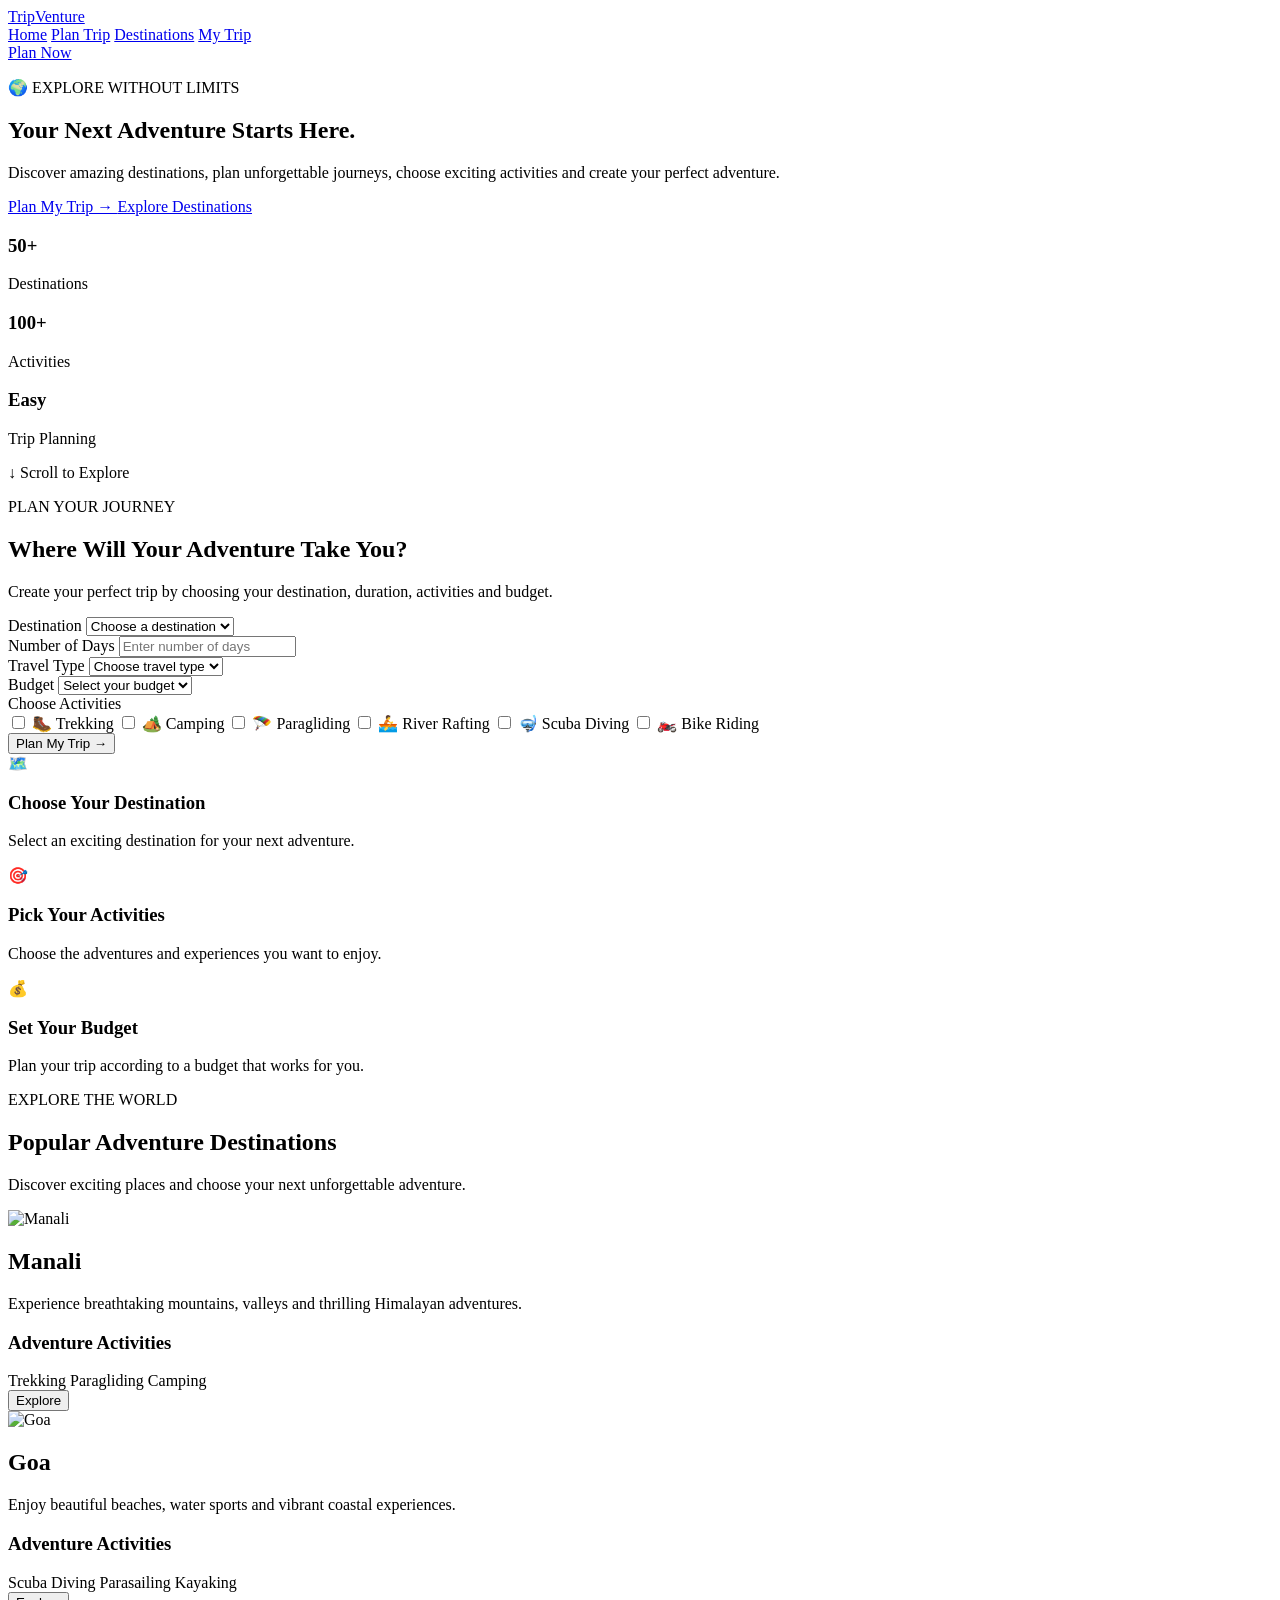
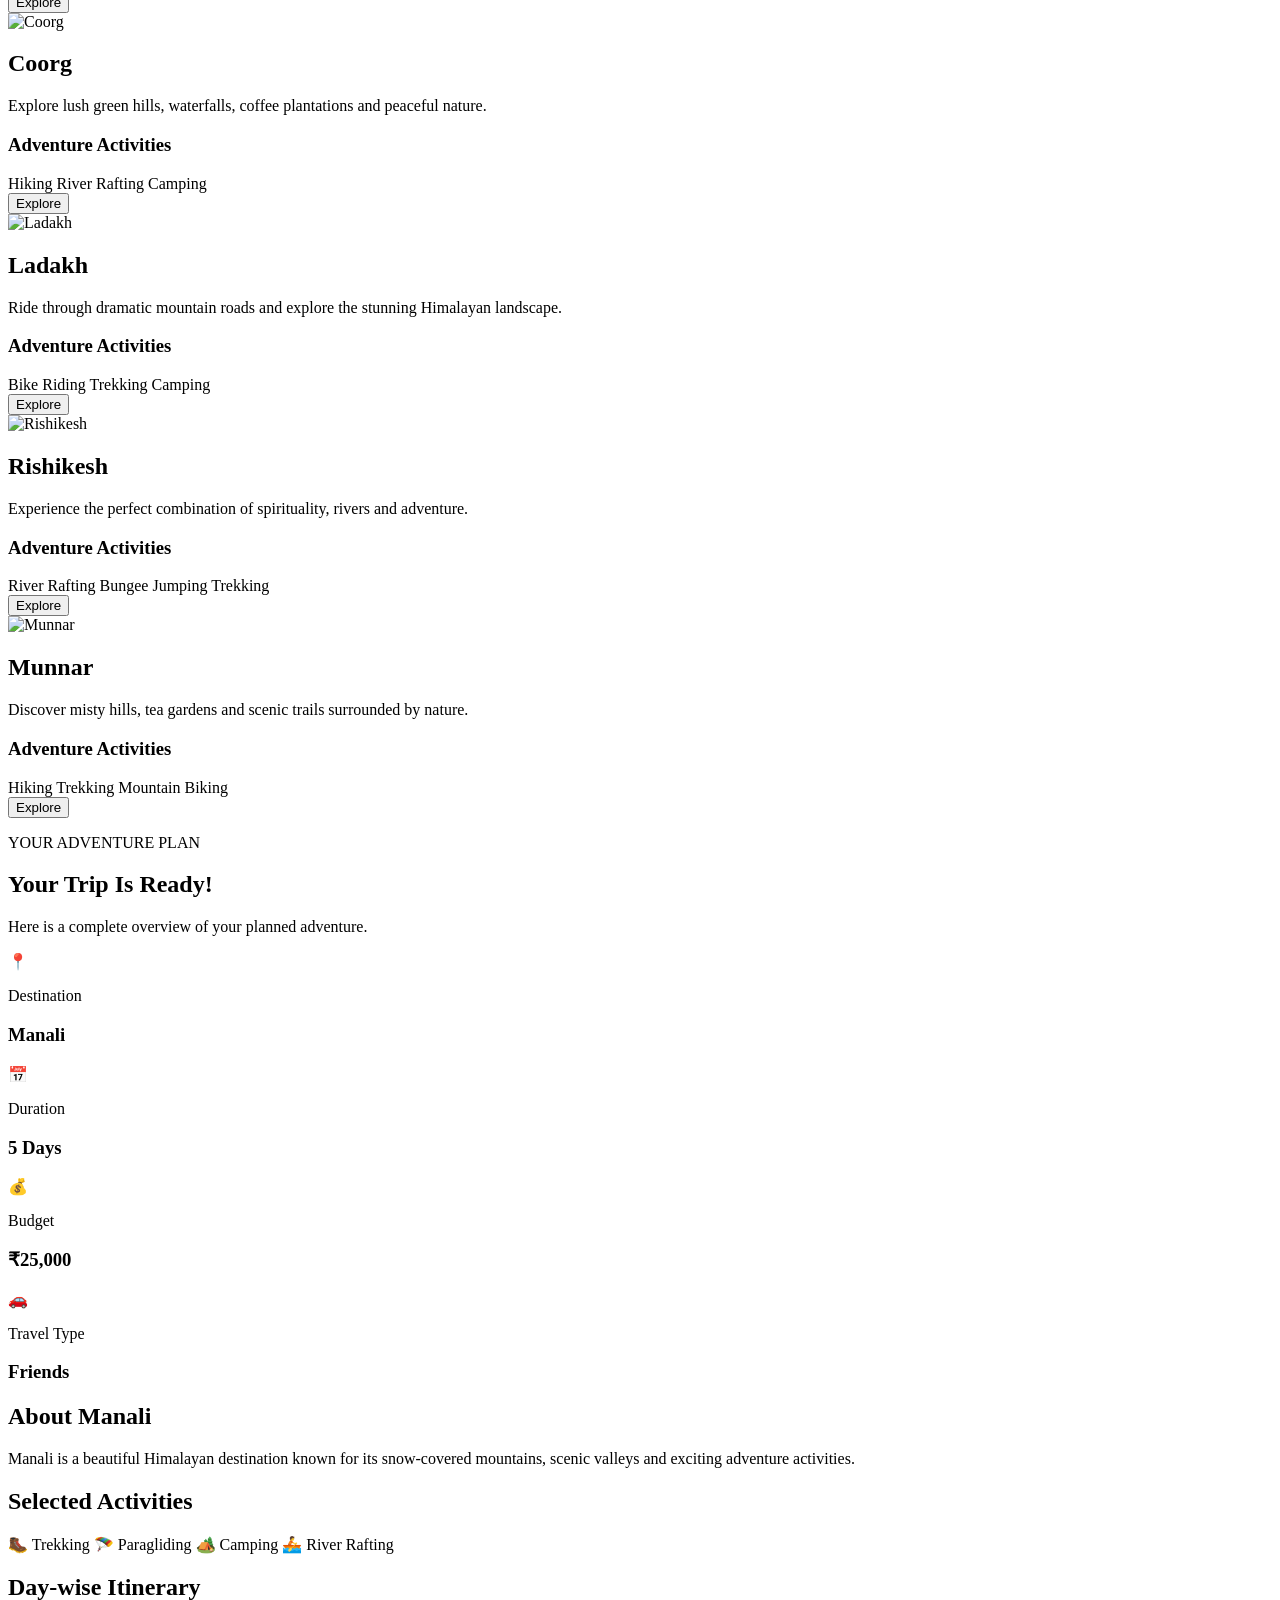
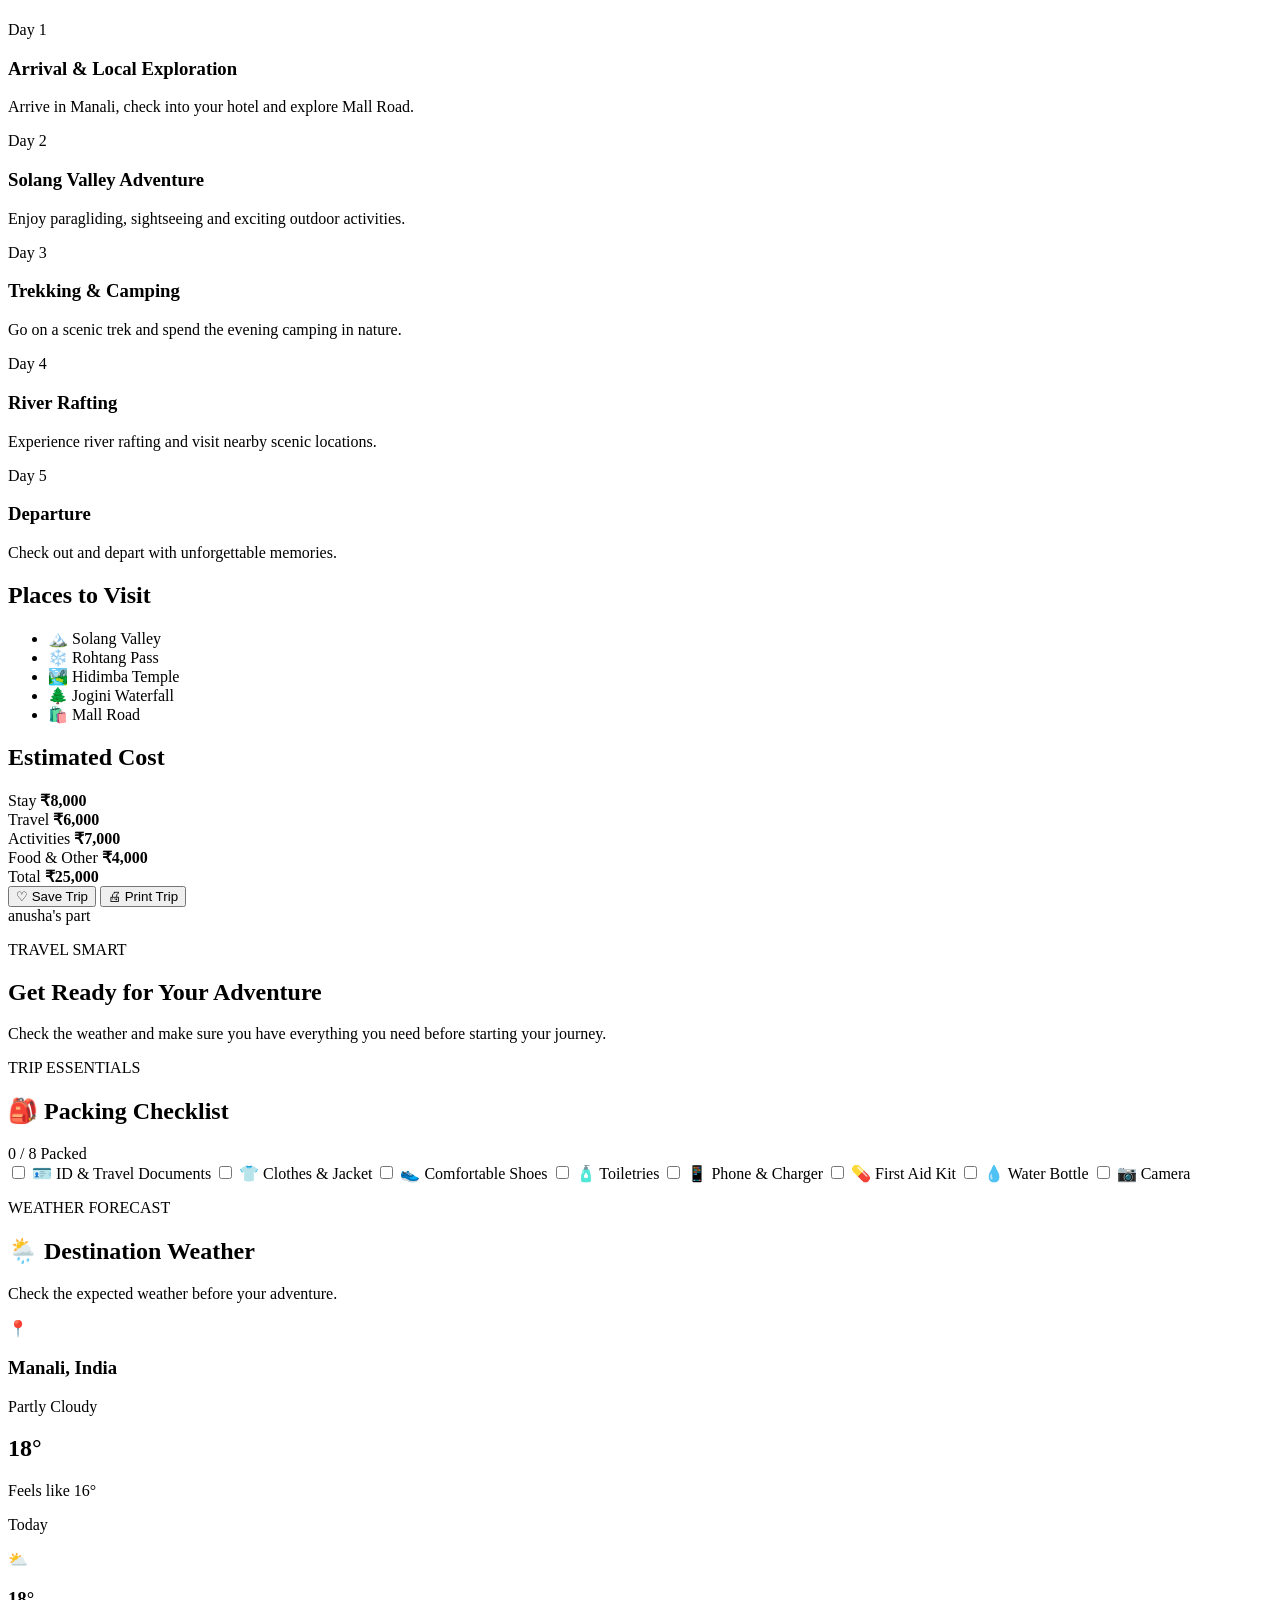
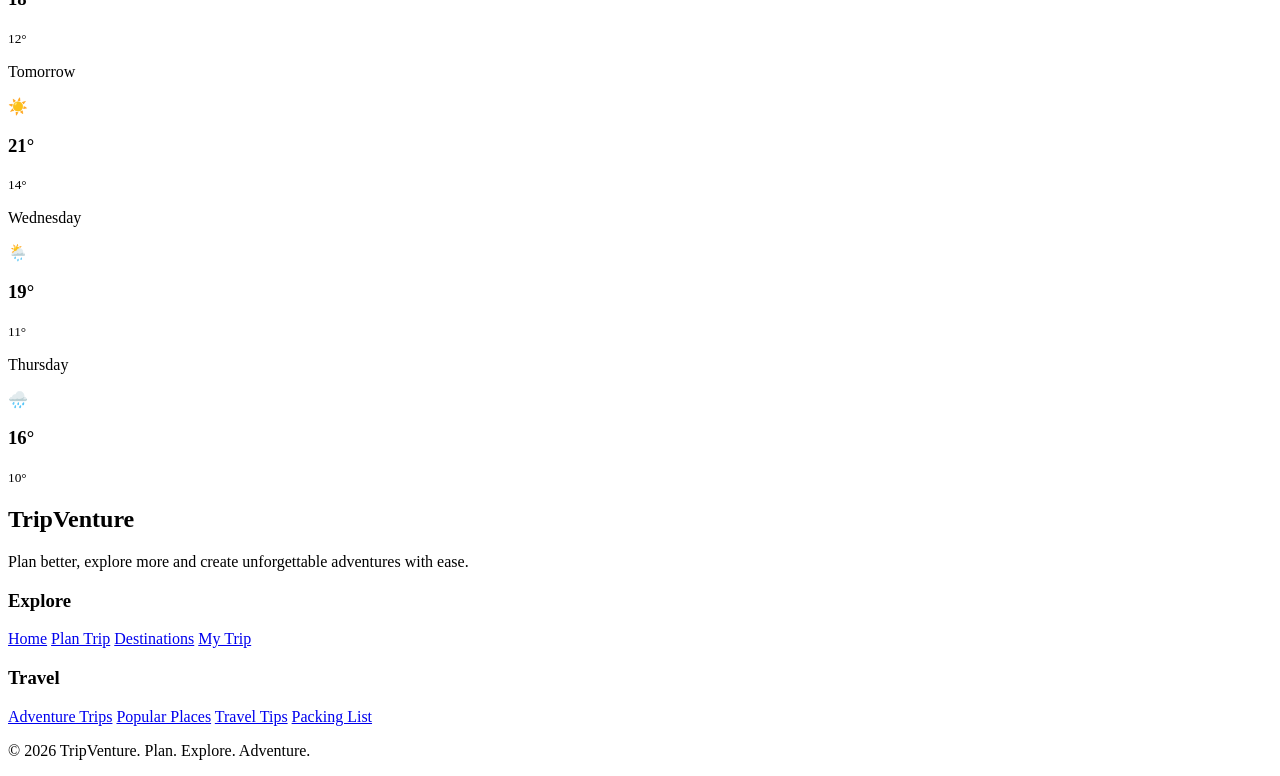
==== commit ff2c62fb: "minor changes" ====
--- a/index.html
+++ b/index.html
@@ -12,6 +12,9 @@
 
 
 
+    <!-- nandini's part -->
+
+
 
 
     <!-- Navbar -->
@@ -87,7 +90,7 @@
 
 
 
-
+<!-- vinay's part -->
 
 
 
@@ -211,7 +214,13 @@
                           
                           
                           
-                          
+
+    
+
+<!-- chirag's part -->
+
+
+
                           
                           
                           
@@ -331,6 +340,14 @@
 
         </div>
     </section>
+
+
+
+
+
+
+
+<!-- rahul's part -->
 
 
 
@@ -525,6 +542,14 @@
         </div>
 
     </section>
+
+
+
+
+
+
+
+anusha's part
 
 
 
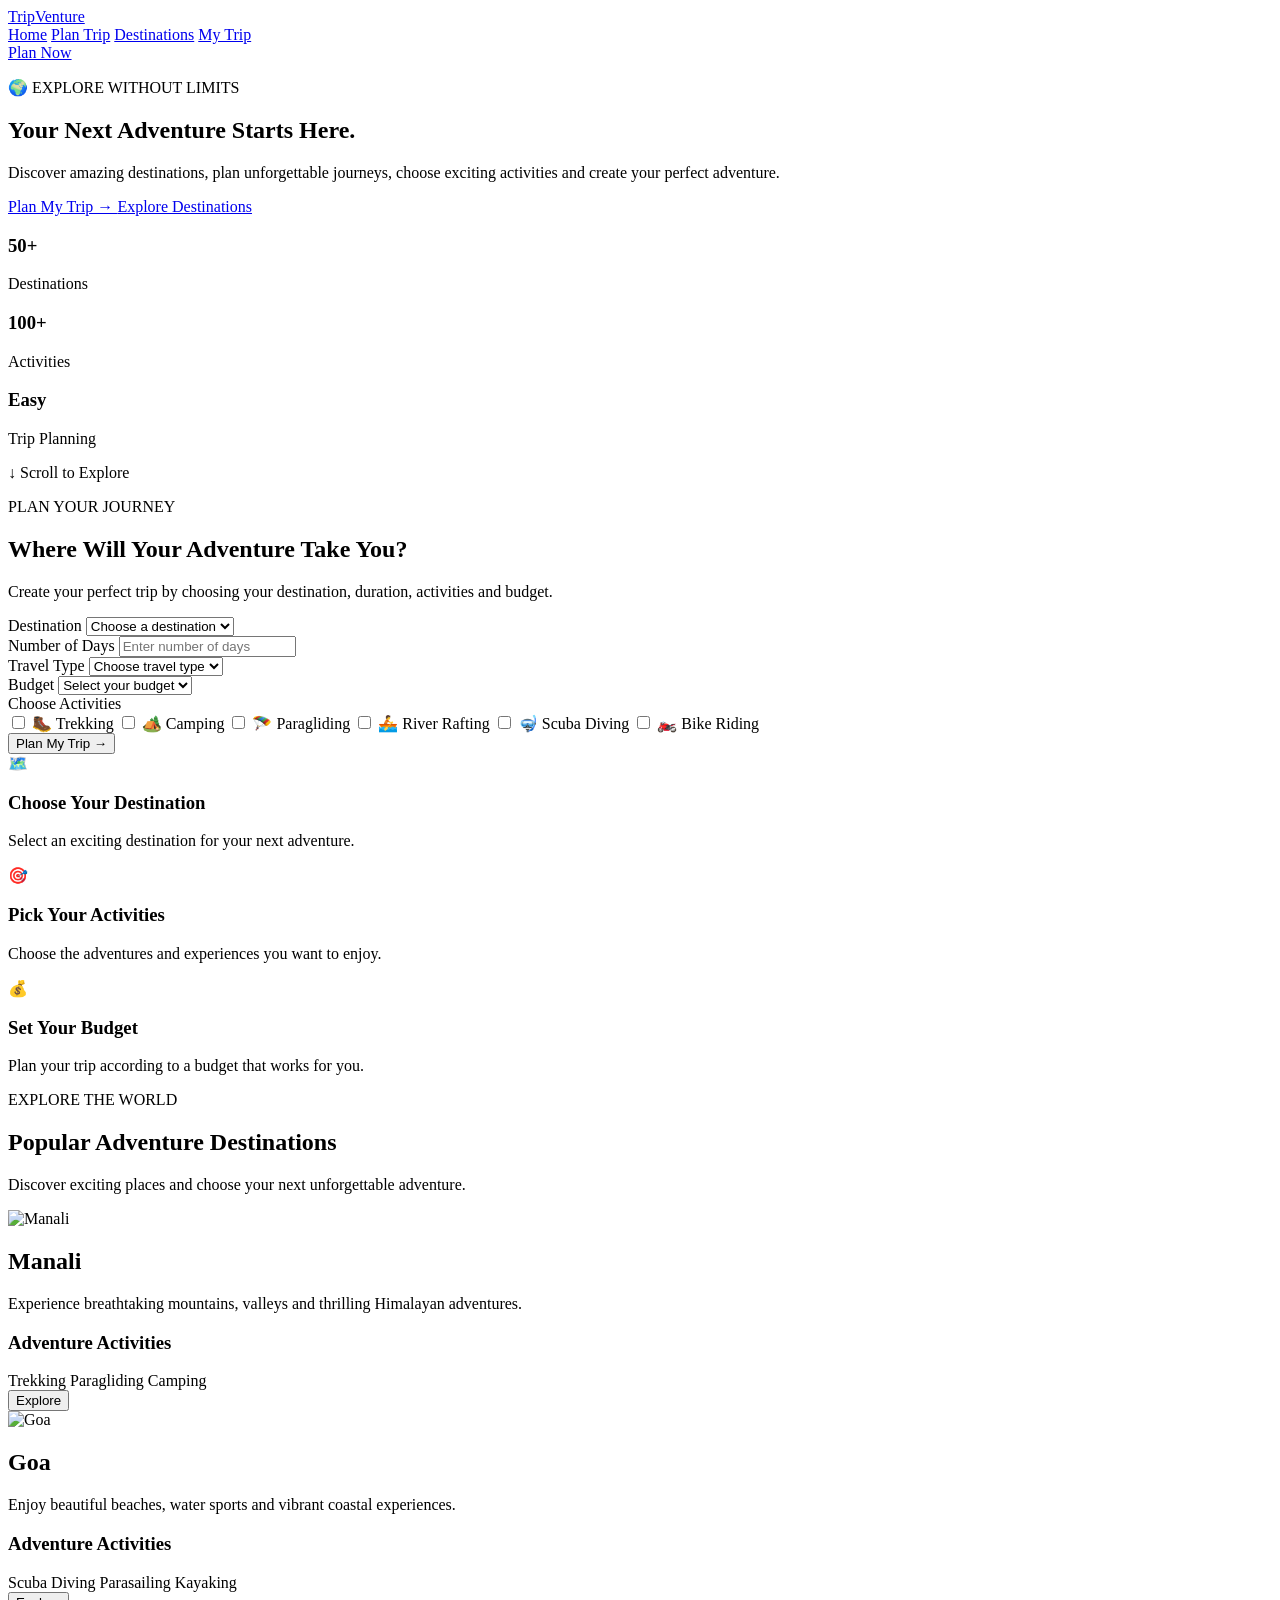
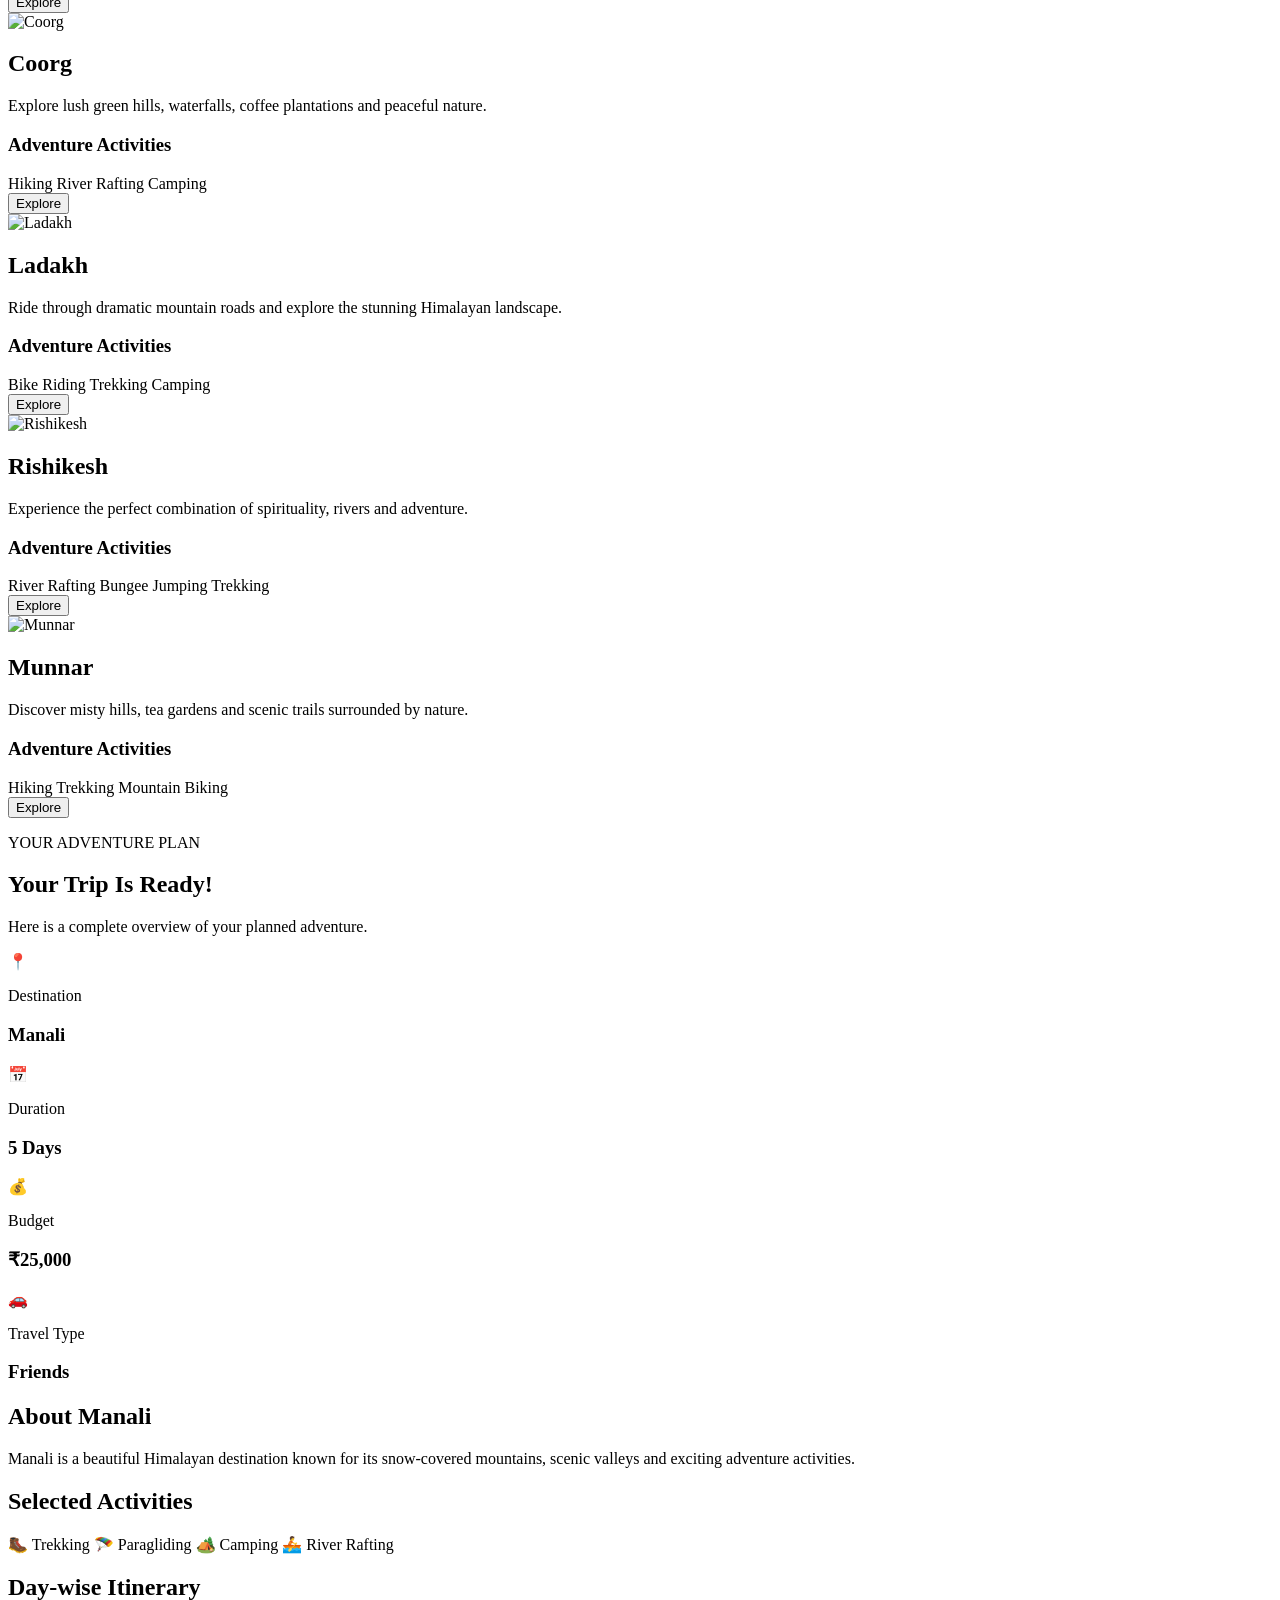
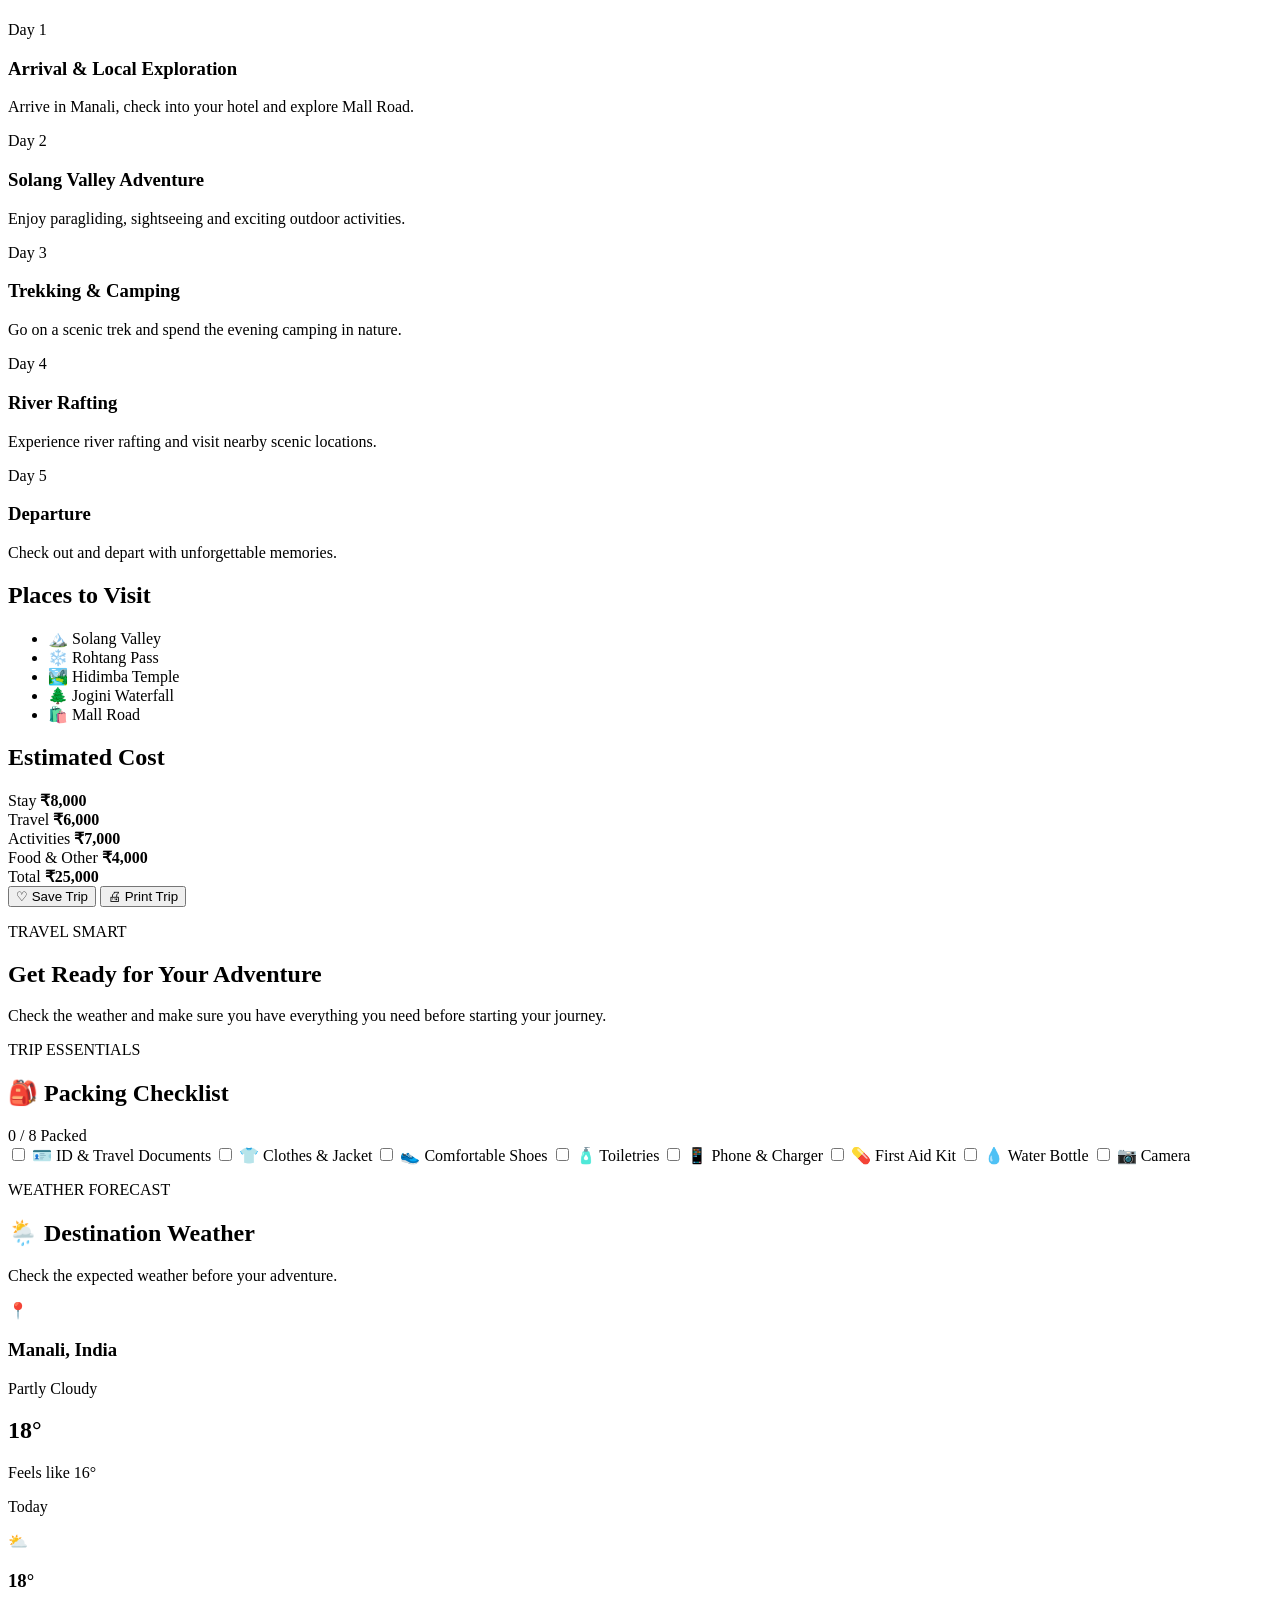
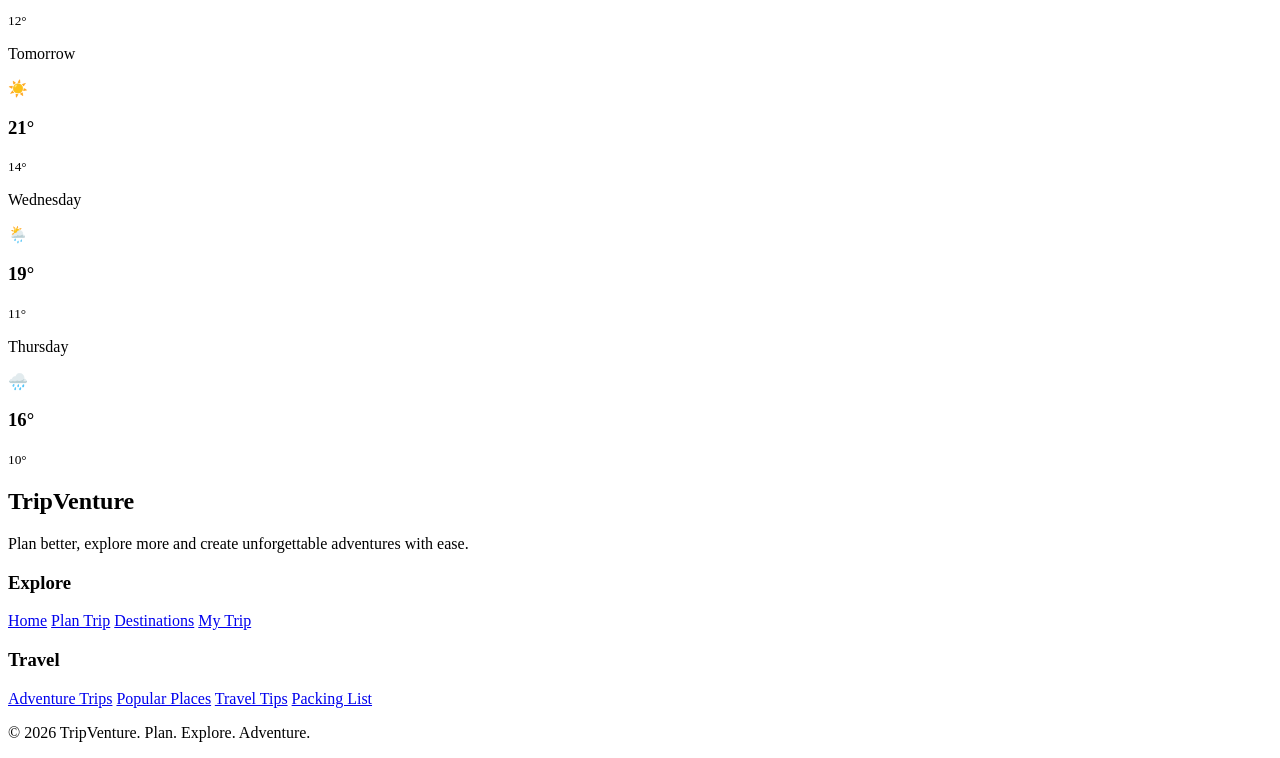
==== commit d4a45d67: "minor changes" ====
--- a/index.html
+++ b/index.html
@@ -549,7 +549,7 @@
 
 
 
-anusha's part
+<!-- anusha's part -->
 
 
 
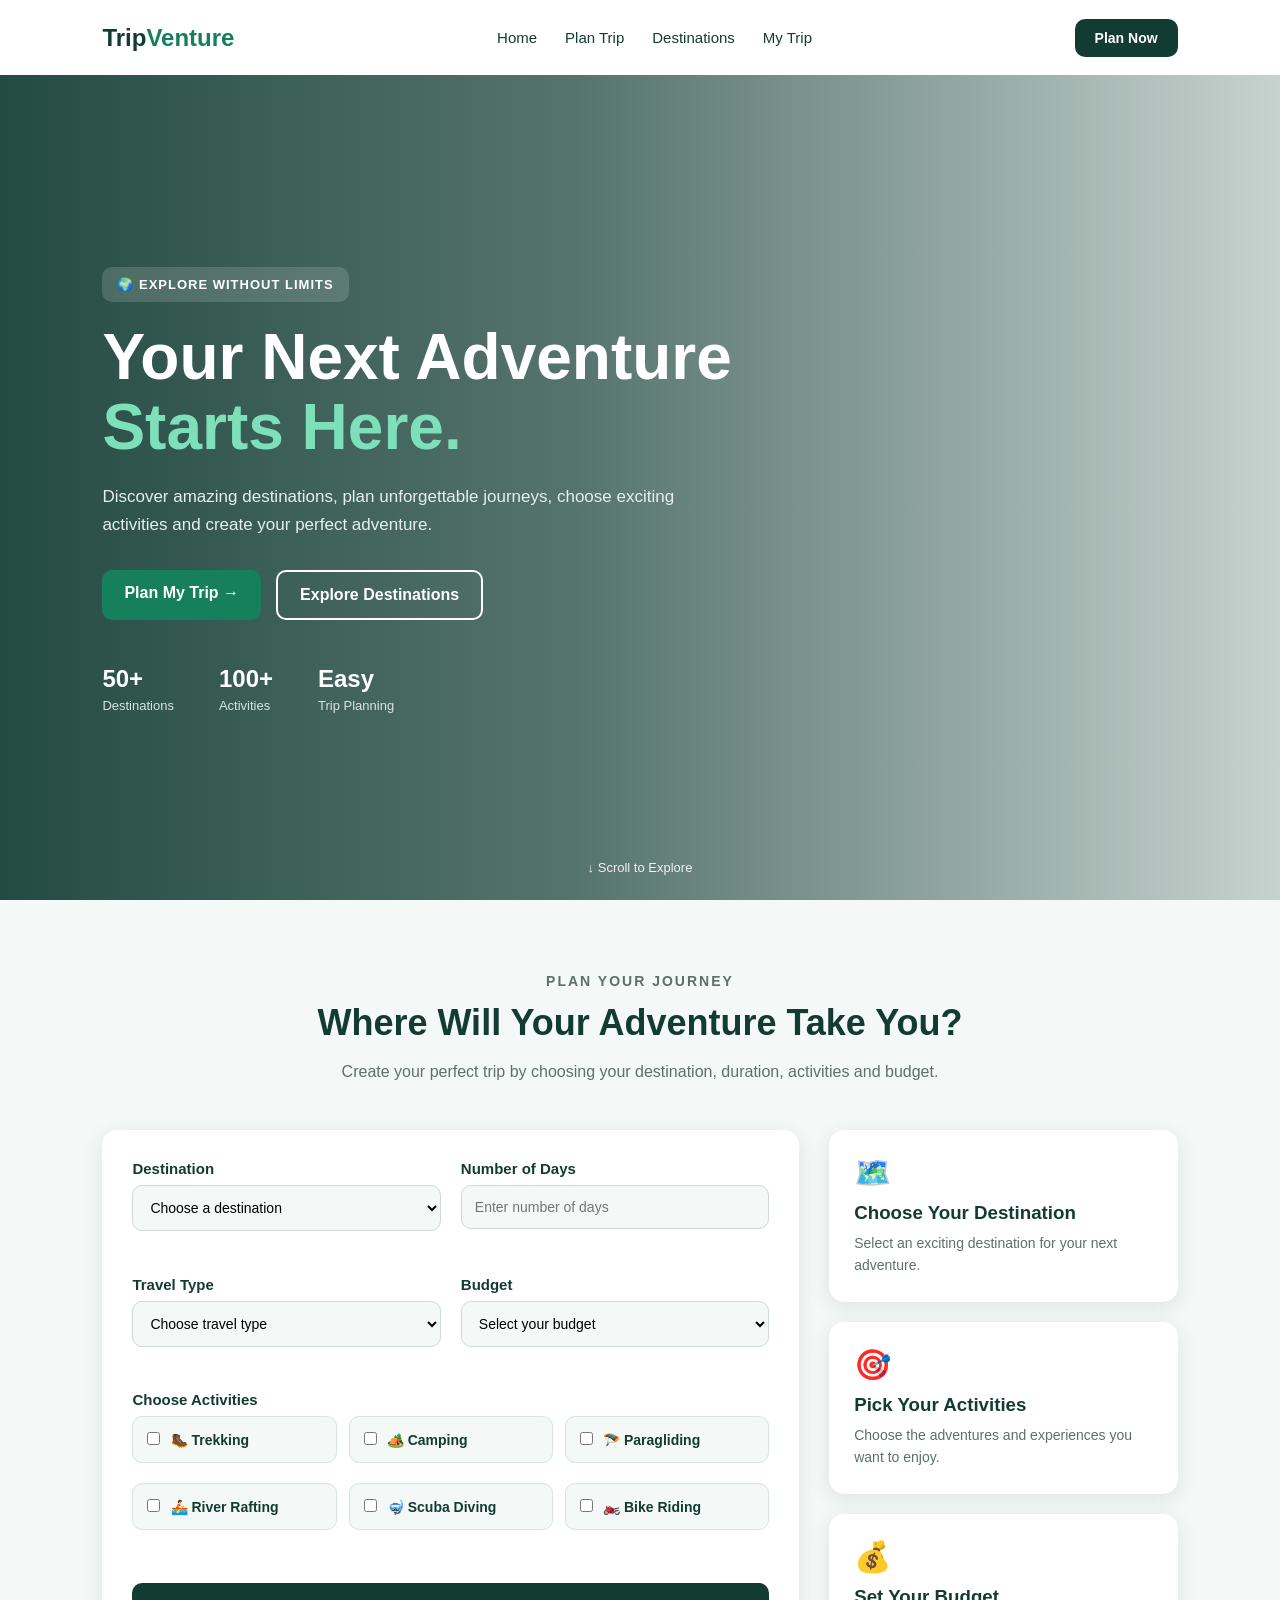
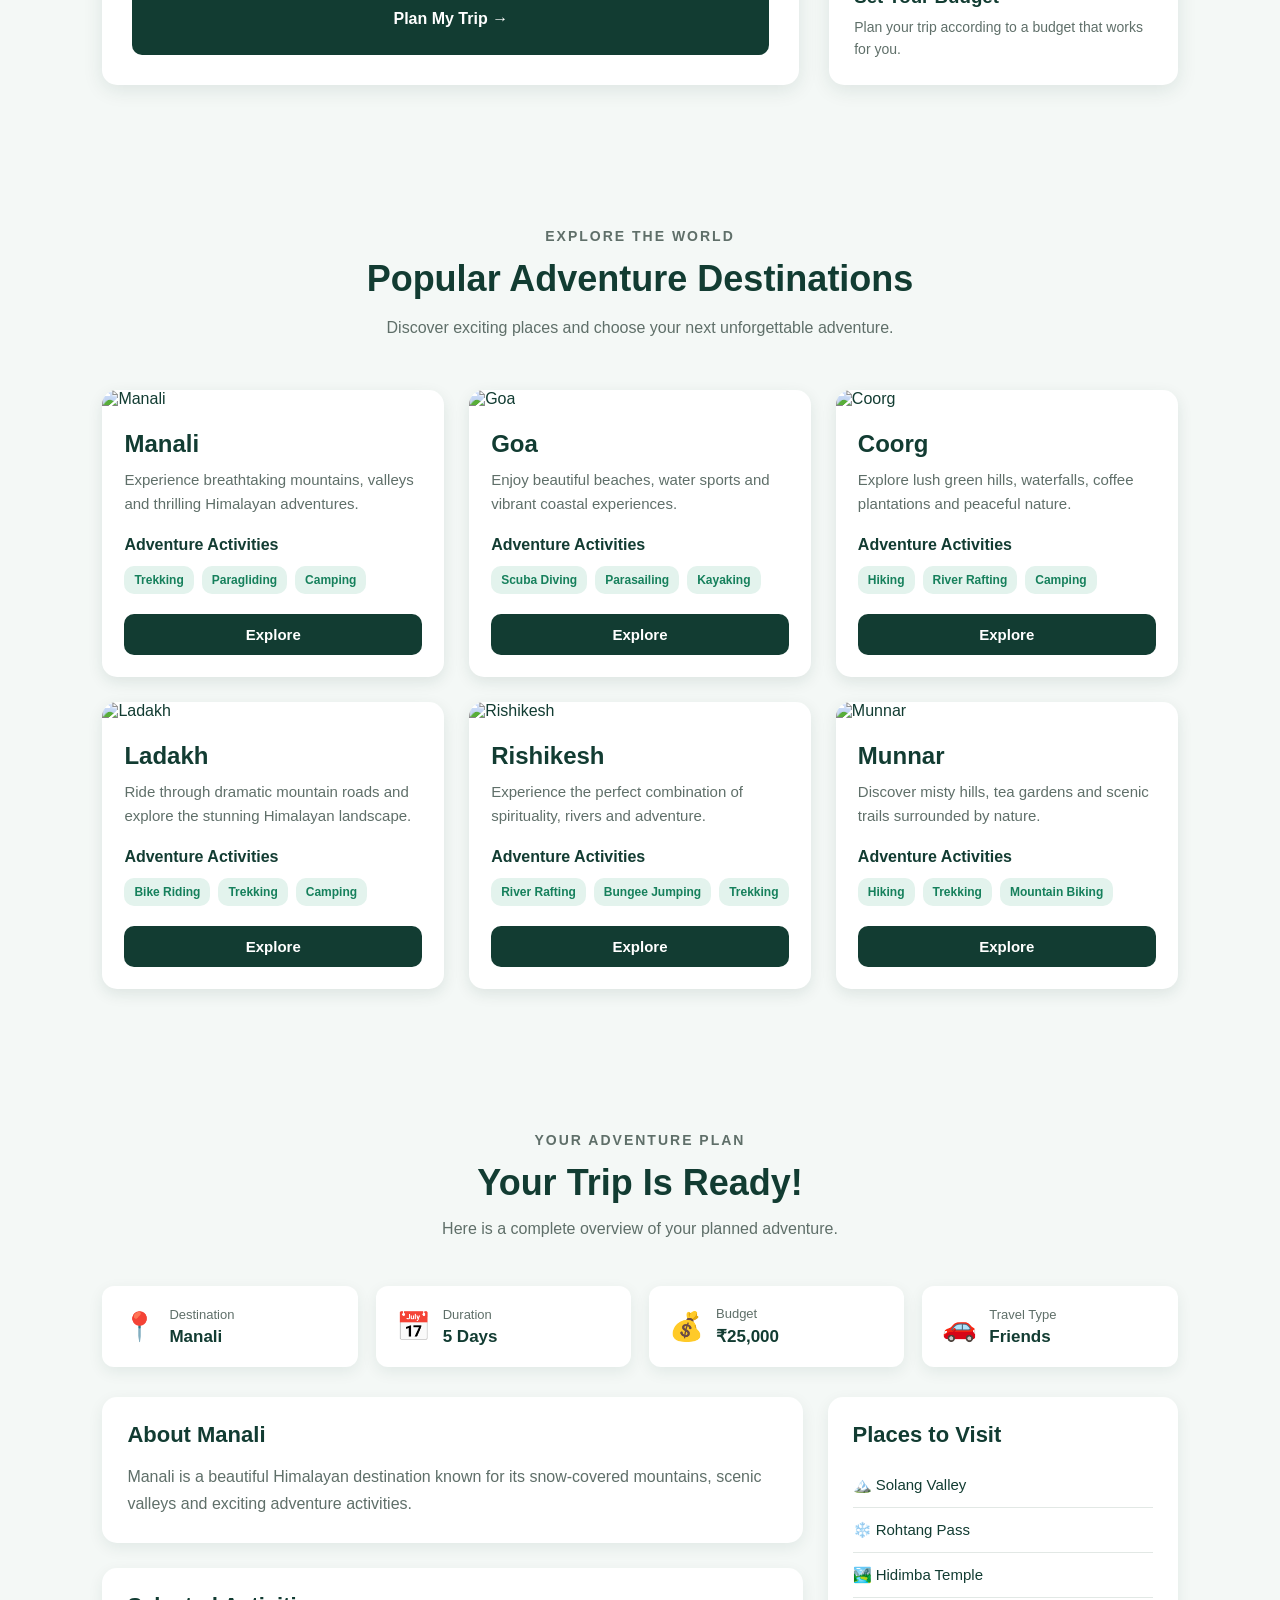
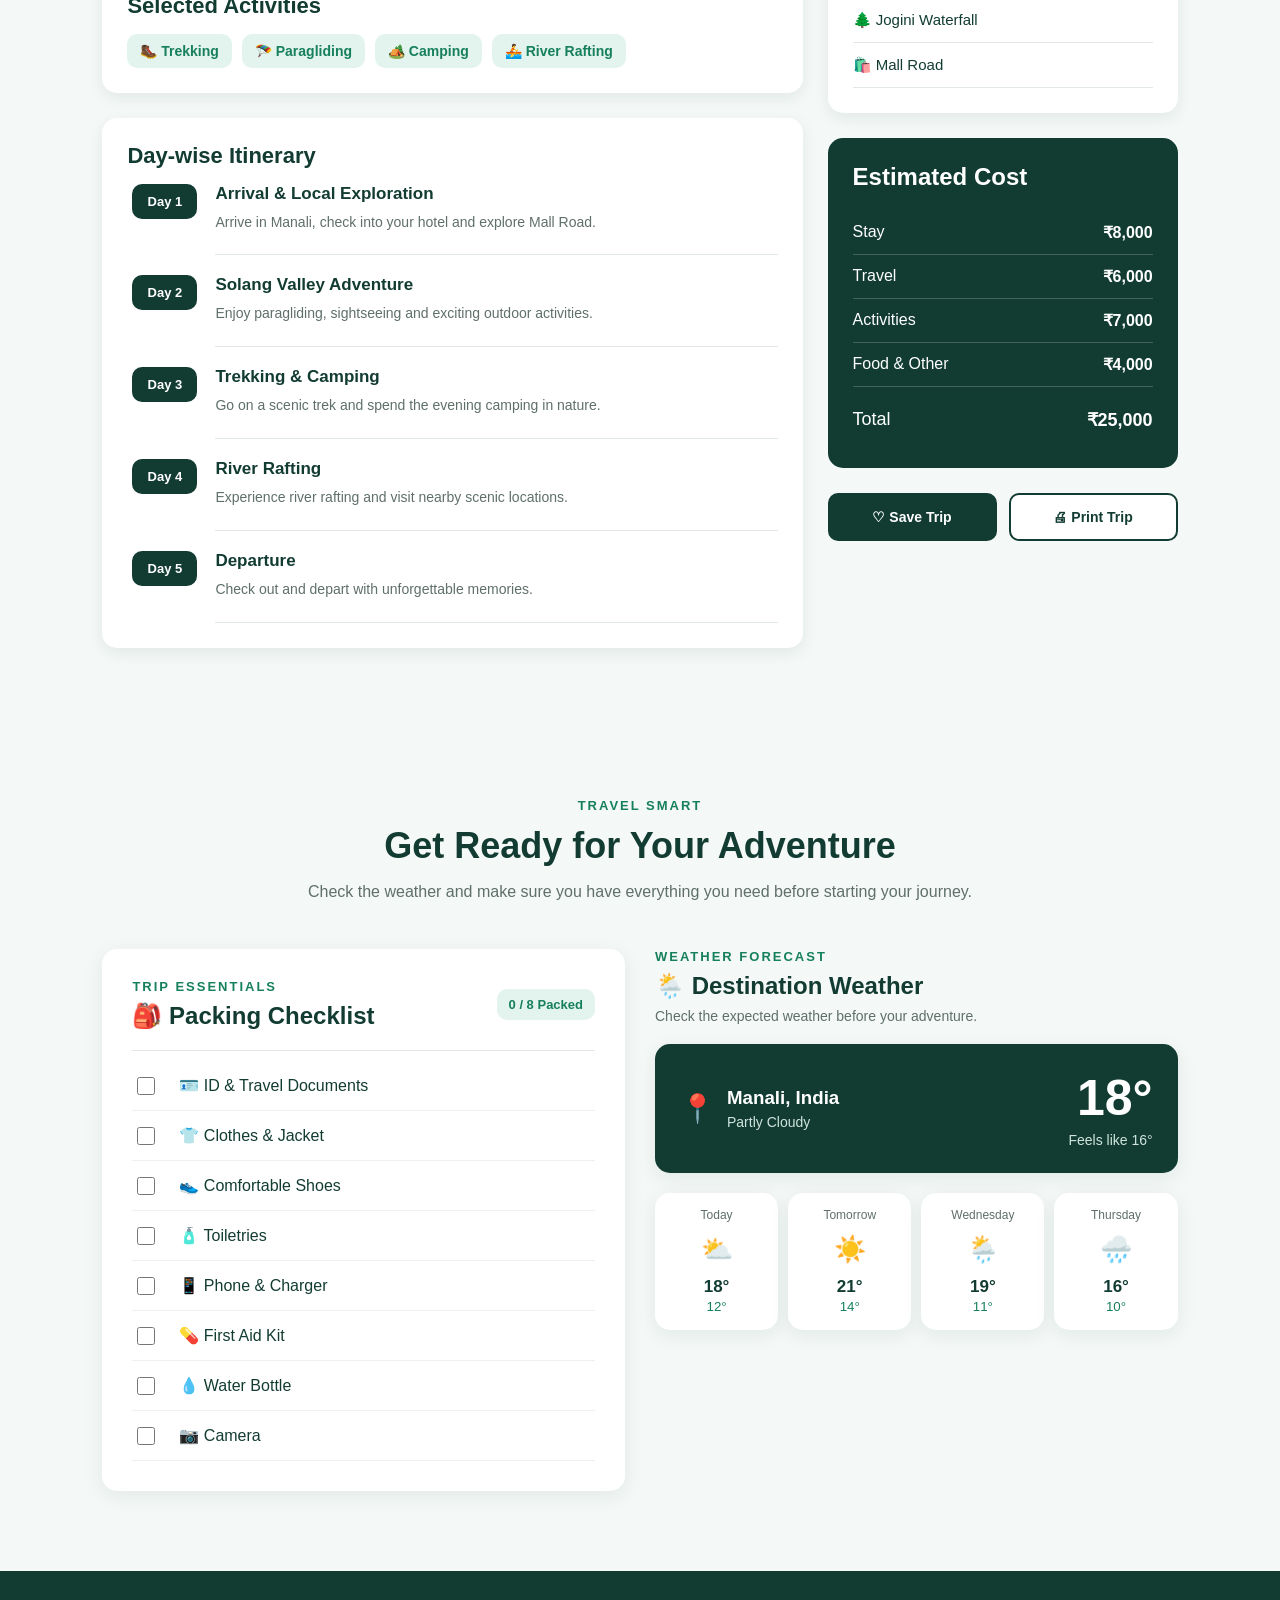
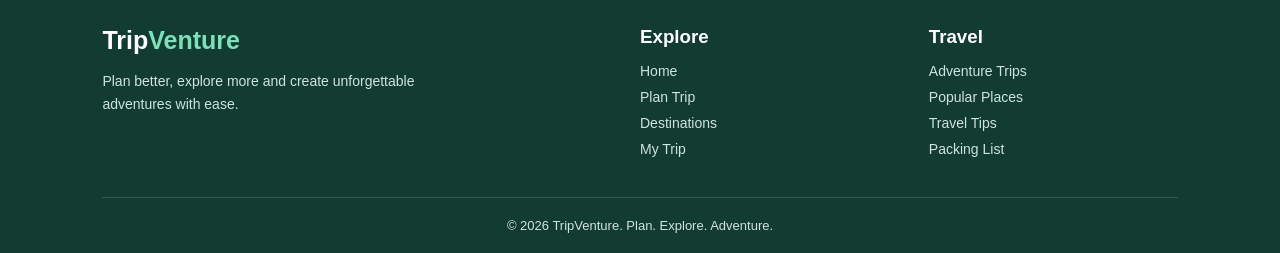
==== commit 37deafc8: "minor changes" ====
--- a/index.html
+++ b/index.html
@@ -4,7 +4,7 @@
     <meta charset="UTF-8">
     <meta name="viewport" content="width=device-width, initial-scale=1.0">
     <title>Trip Planner</title>
-    <link rel="stylesheet" href="styles.css">
+    <link rel="stylesheet" href="style.css">
 </head>
 <body>
 
--- a/style.css
+++ b/style.css
@@ -0,0 +1,1322 @@
+* {
+    margin: 0;
+    padding: 0;
+    box-sizing: border-box;
+    font-family: Arial, sans-serif;
+}
+
+body {
+    background: #f4f8f6;
+    color: #123c32;
+}
+
+.trip-planner {
+    padding: 70px 8%;
+}
+
+.planner-header {
+    max-width: 750px;
+    margin: 0 auto 45px;
+    text-align: center;
+}
+
+.subtitle {
+    color: #16805c;
+    font-size: 14px;
+    font-weight: bold;
+    letter-spacing: 2px;
+    margin-bottom: 12px;
+}
+
+.planner-header h1 {
+    font-size: 36px;
+    margin-bottom: 15px;
+}
+
+.planner-header p {
+    color: #5f6f69;
+    line-height: 1.6;
+}
+
+.planner-container {
+    display: grid;
+    grid-template-columns: 2fr 1fr;
+    gap: 30px;
+    max-width: 1200px;
+    margin: auto;
+}
+
+.trip-form {
+    background: white;
+    padding: 30px;
+    border-radius: 15px;
+    display: grid;
+    grid-template-columns: repeat(2, 1fr);
+    gap: 20px;
+    box-shadow: 0 5px 20px rgba(18, 60, 50, 0.1);
+}
+
+.form-group {
+    display: flex;
+    flex-direction: column;
+}
+
+.form-group label {
+    font-size: 15px;
+    font-weight: bold;
+    margin-bottom: 8px;
+}
+
+.form-group input,
+.form-group select {
+    width: 100%;
+    padding: 13px;
+    border: 1px solid #cfdad6;
+    border-radius: 10px;
+    font-size: 14px;
+    outline: none;
+    background: #f4f8f6;
+}
+
+.form-group input:focus,
+.form-group select:focus {
+    border-color: #16805c;
+}
+
+.full-width {
+    grid-column: 1 / -1;
+}
+
+.activity-options {
+    display: grid;
+    grid-template-columns: repeat(3, 1fr);
+    gap: 12px;
+}
+
+.activity-card {
+    background: #f4f8f6;
+    padding: 14px;
+    border: 1px solid #d8e4df;
+    border-radius: 10px;
+    cursor: pointer;
+    transition: 0.3s;
+}
+
+.activity-card:hover {
+    background: #e3f3ed;
+    border-color: #16805c;
+}
+
+.activity-card input {
+    width: auto;
+    margin-right: 6px;
+}
+
+.activity-card span {
+    font-size: 14px;
+}
+
+.plan-btn {
+    grid-column: 1 / -1;
+    border: none;
+    background: #123c32;
+    color: white;
+    padding: 15px;
+    border-radius: 10px;
+    font-size: 16px;
+    font-weight: bold;
+    cursor: pointer;
+    transition: 0.3s;
+}
+
+.plan-btn:hover {
+    background: #16805c;
+}
+
+.planner-info {
+    display: flex;
+    flex-direction: column;
+    gap: 20px;
+}
+
+.info-card {
+    background: white;
+    padding: 25px;
+    border-radius: 15px;
+    box-shadow: 0 5px 20px rgba(18, 60, 50, 0.1);
+    transition: transform 0.3s;
+}
+
+.info-card:hover {
+    transform: translateY(-5px);
+}
+
+.info-card span {
+    font-size: 30px;
+}
+
+.info-card h3 {
+    margin: 12px 0 8px;
+}
+
+.info-card p {
+    color: #5f6f69;
+    font-size: 14px;
+    line-height: 1.6;
+}
+
+/* Tablet */
+
+@media (max-width: 900px) {
+    .planner-container {
+        grid-template-columns: 1fr;
+    }
+
+    .planner-info {
+        display: grid;
+        grid-template-columns: repeat(3, 1fr);
+    }
+
+    .activity-options {
+        grid-template-columns: repeat(2, 1fr);
+    }
+}
+
+/* Mobile */
+
+@media (max-width: 600px) {
+    .trip-planner {
+        padding: 50px 5%;
+    }
+
+    .planner-header h1 {
+        font-size: 28px;
+    }
+
+    .trip-form {
+        grid-template-columns: 1fr;
+        padding: 20px;
+    }
+
+    .activity-options {
+        grid-template-columns: 1fr;
+    }
+
+    .planner-info {
+        grid-template-columns: 1fr;
+    }
+
+    .full-width,
+    .plan-btn {
+        grid-column: auto;
+    }
+}
+
+
+
+
+* {
+    margin: 0;
+    padding: 0;
+    box-sizing: border-box;
+    font-family: Arial, sans-serif;
+}
+
+body {
+    background: #f4f8f6;
+    color: #123c32;
+}
+
+.destinations-section {
+    padding: 70px 8%;
+}
+
+.section-heading {
+    text-align: center;
+    max-width: 700px;
+    margin: 0 auto 50px;
+}
+
+.subtitle {
+    color: #16805c;
+    font-size: 14px;
+    font-weight: bold;
+    letter-spacing: 2px;
+    margin-bottom: 10px;
+}
+
+.section-heading h1 {
+    font-size: 36px;
+    margin-bottom: 15px;
+}
+
+.section-heading p {
+    color: #5f6f69;
+    line-height: 1.6;
+}
+
+.destinations-grid {
+    display: grid;
+    grid-template-columns: repeat(3, 1fr);
+    gap: 25px;
+}
+
+.destination-card {
+    background: #ffffff;
+    border-radius: 15px;
+    overflow: hidden;
+    box-shadow: 0 5px 15px rgba(18, 60, 50, 0.1);
+    transition: transform 0.3s ease, box-shadow 0.3s ease;
+}
+
+.destination-card:hover {
+    transform: translateY(-10px);
+    box-shadow: 0 12px 25px rgba(18, 60, 50, 0.2);
+}
+
+.destination-card img {
+    width: 100%;
+    height: 220px;
+    object-fit: cover;
+    transition: transform 0.4s ease;
+}
+
+.destination-card:hover img {
+    transform: scale(1.05);
+}
+
+.card-content {
+    padding: 22px;
+}
+
+.card-content h2 {
+    font-size: 24px;
+    margin-bottom: 10px;
+}
+
+.card-content p {
+    color: #5f6f69;
+    font-size: 15px;
+    line-height: 1.6;
+    margin-bottom: 20px;
+}
+
+.card-content h3 {
+    font-size: 16px;
+    margin-bottom: 12px;
+}
+
+.activities {
+    display: flex;
+    flex-wrap: wrap;
+    gap: 8px;
+    margin-bottom: 20px;
+}
+
+.activities span {
+    background: #e3f3ed;
+    color: #16805c;
+    padding: 7px 10px;
+    border-radius: 10px;
+    font-size: 12px;
+    font-weight: bold;
+}
+
+.card-content button {
+    width: 100%;
+    padding: 12px;
+    border: none;
+    border-radius: 10px;
+    background: #123c32;
+    color: white;
+    font-size: 15px;
+    font-weight: bold;
+    cursor: pointer;
+    transition: background 0.3s ease;
+}
+
+.card-content button:hover {
+    background: #16805c;
+}
+
+/* Tablet */
+
+@media (max-width: 900px) {
+    .destinations-grid {
+        grid-template-columns: repeat(2, 1fr);
+    }
+
+    .section-heading h1 {
+        font-size: 30px;
+    }
+}
+
+/* Mobile */
+
+@media (max-width: 600px) {
+    .destinations-section {
+        padding: 50px 5%;
+    }
+
+    .destinations-grid {
+        grid-template-columns: 1fr;
+        gap: 20px;
+    }
+
+    .section-heading h1 {
+        font-size: 26px;
+    }
+
+    .destination-card img {
+        height: 200px;
+    }
+}
+
+
+
+
+
+* {
+    margin: 0;
+    padding: 0;
+    box-sizing: border-box;
+    font-family: Arial, sans-serif;
+}
+
+body {
+    background: #f4f8f6;
+    color: #123c32;
+}
+
+.trip-result-section {
+    padding: 70px 8%;
+}
+
+/* Heading */
+
+.trip-result-heading {
+    text-align: center;
+    max-width: 700px;
+    margin: 0 auto 45px;
+}
+
+.trip-result-subtitle {
+    color: #16805c;
+    font-size: 14px;
+    font-weight: bold;
+    letter-spacing: 2px;
+    margin-bottom: 10px;
+}
+
+.trip-result-heading h1 {
+    font-size: 36px;
+    margin-bottom: 12px;
+}
+
+.trip-result-heading p {
+    color: #5f6f69;
+    line-height: 1.6;
+}
+
+
+/* Summary */
+
+.trip-summary {
+    display: grid;
+    grid-template-columns: repeat(4, 1fr);
+    gap: 18px;
+    margin-bottom: 30px;
+}
+
+.summary-card {
+    background: white;
+    padding: 20px;
+    border-radius: 12px;
+    display: flex;
+    align-items: center;
+    gap: 12px;
+    box-shadow: 0 5px 15px rgba(18, 60, 50, 0.08);
+}
+
+.summary-card span {
+    font-size: 28px;
+}
+
+.summary-card p {
+    color: #5f6f69;
+    font-size: 13px;
+    margin-bottom: 5px;
+}
+
+.summary-card h3 {
+    font-size: 17px;
+}
+
+
+/* Main Layout */
+
+.trip-result-grid {
+    display: grid;
+    grid-template-columns: 2fr 1fr;
+    gap: 25px;
+}
+
+.trip-main-content {
+    display: flex;
+    flex-direction: column;
+    gap: 25px;
+}
+
+.trip-sidebar {
+    display: flex;
+    flex-direction: column;
+    gap: 25px;
+}
+
+
+/* Common Result Box */
+
+.result-box {
+    background: white;
+    padding: 25px;
+    border-radius: 15px;
+    box-shadow: 0 5px 15px rgba(18, 60, 50, 0.08);
+}
+
+.result-box h2 {
+    font-size: 22px;
+    margin-bottom: 15px;
+}
+
+.result-box p {
+    color: #5f6f69;
+    line-height: 1.7;
+}
+
+
+/* Activities */
+
+.selected-activities {
+    display: flex;
+    flex-wrap: wrap;
+    gap: 10px;
+}
+
+.selected-activities span {
+    background: #e3f3ed;
+    color: #16805c;
+    padding: 9px 13px;
+    border-radius: 10px;
+    font-size: 14px;
+    font-weight: bold;
+}
+
+
+/* Itinerary */
+
+.itinerary {
+    display: flex;
+    flex-direction: column;
+    gap: 20px;
+}
+
+.itinerary-item {
+    display: flex;
+    gap: 18px;
+    padding-left: 5px;
+}
+
+.day-number {
+    min-width: 65px;
+    height: 35px;
+    background: #123c32;
+    color: white;
+    border-radius: 10px;
+    display: flex;
+    justify-content: center;
+    align-items: center;
+    font-size: 13px;
+    font-weight: bold;
+}
+
+.day-details {
+    padding-bottom: 20px;
+    border-bottom: 1px solid #e2e8e5;
+    width: 100%;
+}
+
+.day-details h3 {
+    margin-bottom: 7px;
+    font-size: 17px;
+}
+
+.day-details p {
+    font-size: 14px;
+}
+
+
+/* Places */
+
+.places-list {
+    list-style: none;
+}
+
+.places-list li {
+    padding: 13px 0;
+    border-bottom: 1px solid #e2e8e5;
+    font-size: 15px;
+}
+
+
+/* Cost Card */
+
+.cost-card {
+    background: #123c32;
+    color: white;
+    padding: 25px;
+    border-radius: 15px;
+}
+
+.cost-card h2 {
+    margin-bottom: 20px;
+}
+
+.cost-row,
+.total-cost {
+    display: flex;
+    justify-content: space-between;
+    padding: 12px 0;
+}
+
+.cost-row {
+    border-bottom: 1px solid rgba(255, 255, 255, 0.2);
+}
+
+.total-cost {
+    margin-top: 10px;
+    font-size: 18px;
+}
+
+
+/* Buttons */
+
+.trip-buttons {
+    display: grid;
+    grid-template-columns: 1fr 1fr;
+    gap: 12px;
+}
+
+.trip-buttons button {
+    padding: 14px 10px;
+    border-radius: 10px;
+    font-size: 14px;
+    font-weight: bold;
+    cursor: pointer;
+    transition: 0.3s;
+}
+
+.save-trip-btn {
+    background: #123c32;
+    color: white;
+    border: none;
+}
+
+.print-trip-btn {
+    background: white;
+    color: #123c32;
+    border: 2px solid #123c32;
+}
+
+.save-trip-btn:hover {
+    background: #16805c;
+}
+
+.print-trip-btn:hover {
+    background: #e3f3ed;
+}
+
+
+/* Tablet */
+
+@media (max-width: 900px) {
+
+    .trip-summary {
+        grid-template-columns: repeat(2, 1fr);
+    }
+
+    .trip-result-grid {
+        grid-template-columns: 1fr;
+    }
+
+}
+
+
+/* Mobile */
+
+@media (max-width: 600px) {
+
+    .trip-result-section {
+        padding: 50px 5%;
+    }
+
+    .trip-result-heading h1 {
+        font-size: 28px;
+    }
+
+    .trip-summary {
+        grid-template-columns: 1fr;
+    }
+
+    .itinerary-item {
+        flex-direction: column;
+        gap: 10px;
+    }
+
+    .trip-buttons {
+        grid-template-columns: 1fr;
+    }
+
+    .result-box,
+    .cost-card {
+        padding: 20px;
+    }
+}
+
+
+/* Print */
+
+@media print {
+    .trip-buttons {
+        display: none;
+    }
+
+    body {
+        background: white;
+    }
+
+    .result-box,
+    .summary-card {
+        box-shadow: none;
+        border: 1px solid #ddd;
+    }
+}
+
+
+
+
+
+
+* {
+    margin: 0;
+    padding: 0;
+    box-sizing: border-box;
+    font-family: Arial, sans-serif;
+}
+
+body {
+    background: #f4f8f6;
+    color: #123c32;
+}
+
+/* Navbar */
+
+.navbar {
+    width: 100%;
+    height: 75px;
+    padding: 0 8%;
+    display: flex;
+    align-items: center;
+    justify-content: space-between;
+    background: white;
+    position: absolute;
+    top: 0;
+    left: 0;
+    z-index: 10;
+}
+
+.logo {
+    color: #123c32;
+    font-size: 24px;
+    font-weight: bold;
+    text-decoration: none;
+}
+
+.logo span {
+    color: #16805c;
+}
+
+.nav-links {
+    display: flex;
+    gap: 28px;
+}
+
+.nav-links a {
+    color: #123c32;
+    text-decoration: none;
+    font-size: 15px;
+    font-weight: 500;
+    transition: 0.3s;
+}
+
+.nav-links a:hover {
+    color: #16805c;
+}
+
+.nav-btn {
+    background: #123c32;
+    color: white;
+    padding: 11px 20px;
+    border-radius: 10px;
+    text-decoration: none;
+    font-size: 14px;
+    font-weight: bold;
+    transition: 0.3s;
+}
+
+.nav-btn:hover {
+    background: #16805c;
+}
+
+
+/* Hero */
+
+.hero {
+    min-height: 100vh;
+    padding: 140px 8% 60px;
+    display: flex;
+    align-items: center;
+    position: relative;
+
+    background:
+        linear-gradient(
+            90deg,
+            rgba(18, 60, 50, 0.92) 0%,
+            rgba(18, 60, 50, 0.7) 45%,
+            rgba(18, 60, 50, 0.2) 100%
+        ),
+        url("https://images.unsplash.com/photo-1464822759023-fed622ff2c3b?auto=format&fit=crop&w=1920&q=80");
+
+    background-size: cover;
+    background-position: center;
+}
+
+.hero-content {
+    max-width: 700px;
+    color: white;
+    position: relative;
+    z-index: 2;
+}
+
+.hero-tag {
+    display: inline-block;
+    background: rgba(255, 255, 255, 0.15);
+    padding: 10px 15px;
+    border-radius: 10px;
+    font-size: 13px;
+    font-weight: bold;
+    letter-spacing: 1px;
+    margin-bottom: 20px;
+}
+
+.hero h1 {
+    font-size: 64px;
+    line-height: 1.1;
+    margin-bottom: 20px;
+}
+
+.hero h1 span {
+    color: #7ee0ba;
+}
+
+.hero-description {
+    max-width: 600px;
+    font-size: 17px;
+    line-height: 1.7;
+    margin-bottom: 30px;
+    color: #e5f0ec;
+}
+
+
+/* Buttons */
+
+.hero-buttons {
+    display: flex;
+    gap: 15px;
+    margin-bottom: 45px;
+}
+
+.primary-btn,
+.secondary-btn {
+    padding: 14px 22px;
+    border-radius: 10px;
+    text-decoration: none;
+    font-weight: bold;
+    transition: 0.3s;
+}
+
+.primary-btn {
+    background: #16805c;
+    color: white;
+}
+
+.primary-btn:hover {
+    background: white;
+    color: #123c32;
+}
+
+.secondary-btn {
+    border: 2px solid white;
+    color: white;
+}
+
+.secondary-btn:hover {
+    background: white;
+    color: #123c32;
+}
+
+
+/* Hero Stats */
+
+.hero-stats {
+    display: flex;
+    gap: 45px;
+}
+
+.hero-stats h3 {
+    font-size: 24px;
+    margin-bottom: 5px;
+}
+
+.hero-stats p {
+    font-size: 13px;
+    color: #d6e6df;
+}
+
+
+/* Scroll Text */
+
+.scroll-text {
+    position: absolute;
+    bottom: 25px;
+    left: 50%;
+    transform: translateX(-50%);
+    color: white;
+    font-size: 13px;
+    opacity: 0.9;
+}
+
+
+/* Tablet */
+
+@media (max-width: 900px) {
+
+    .nav-links {
+        gap: 15px;
+    }
+
+    .hero h1 {
+        font-size: 50px;
+    }
+
+    .hero-stats {
+        gap: 30px;
+    }
+}
+
+
+/* Mobile */
+
+@media (max-width: 600px) {
+
+    .navbar {
+        padding: 0 5%;
+        height: auto;
+        min-height: 70px;
+    }
+
+    .nav-links {
+        display: none;
+    }
+
+    .nav-btn {
+        padding: 10px 14px;
+    }
+
+    .hero {
+        padding: 130px 5% 80px;
+        min-height: 100vh;
+    }
+
+    .hero h1 {
+        font-size: 40px;
+    }
+
+    .hero-description {
+        font-size: 15px;
+    }
+
+    .hero-buttons {
+        flex-direction: column;
+    }
+
+    .primary-btn,
+    .secondary-btn {
+        text-align: center;
+    }
+
+    .hero-stats {
+        gap: 20px;
+        flex-wrap: wrap;
+    }
+
+    .hero-stats h3 {
+        font-size: 20px;
+    }
+
+    .scroll-text {
+        display: none;
+    }
+}
+
+
+
+
+
+
+/* =========================
+   PACKING SECTION
+========================= */
+
+.packing-section {
+    padding: 80px 8%;
+    background: #f4f8f6;
+    font-family: Arial, sans-serif;
+    color: #123c32;
+}
+
+.packing-heading {
+    max-width: 700px;
+    text-align: center;
+    margin: 0 auto 45px;
+}
+
+.packing-subtitle,
+.packing-label {
+    color: #16805c;
+    font-size: 13px;
+    font-weight: bold;
+    letter-spacing: 2px;
+}
+
+.packing-heading h1 {
+    font-size: 36px;
+    margin: 12px 0;
+}
+
+.packing-heading > p:last-child {
+    color: #5f6f69;
+    line-height: 1.6;
+}
+
+.packing-layout {
+    max-width: 1200px;
+    margin: auto;
+    display: grid;
+    grid-template-columns: 1fr 1fr;
+    gap: 30px;
+}
+
+
+/* =========================
+   PACKING CHECKLIST
+========================= */
+
+.packing-card,
+.weather-main-card,
+.weather-day-card {
+    background: #ffffff;
+    border-radius: 15px;
+    box-shadow: 0 5px 20px rgba(18, 60, 50, 0.08);
+}
+
+.packing-card {
+    padding: 30px;
+}
+
+.packing-card-heading {
+    display: flex;
+    justify-content: space-between;
+    align-items: center;
+    padding-bottom: 20px;
+    border-bottom: 1px solid #e2e8e5;
+}
+
+.packing-card-heading h2 {
+    margin-top: 8px;
+}
+
+.item-count {
+    background: #e3f3ed;
+    color: #16805c;
+    padding: 8px 12px;
+    border-radius: 10px;
+    font-size: 13px;
+    font-weight: bold;
+}
+
+.packing-list {
+    display: flex;
+    flex-direction: column;
+    margin-top: 10px;
+}
+
+.packing-item {
+    display: flex;
+    align-items: center;
+    gap: 12px;
+    padding: 15px 5px;
+    border-bottom: 1px solid #edf1ef;
+    cursor: pointer;
+    transition: 0.3s;
+}
+
+.packing-item:hover {
+    color: #16805c;
+    padding-left: 10px;
+}
+
+.packing-item input {
+    accent-color: #16805c;
+    width: 18px;
+    height: 18px;
+    cursor: pointer;
+}
+
+
+/* =========================
+   WEATHER SECTION
+========================= */
+
+.weather-heading {
+    margin-bottom: 20px;
+}
+
+.weather-heading h2 {
+    margin: 8px 0;
+}
+
+.weather-heading > p:last-child {
+    color: #5f6f69;
+    font-size: 14px;
+}
+
+.weather-main-card {
+    background: #123c32;
+    color: white;
+    padding: 25px;
+    display: flex;
+    justify-content: space-between;
+    align-items: center;
+    margin-bottom: 20px;
+}
+
+.weather-location {
+    display: flex;
+    align-items: center;
+    gap: 12px;
+}
+
+.weather-location > span {
+    font-size: 28px;
+}
+
+.weather-location p,
+.weather-temperature p {
+    color: #cfe4dc;
+    margin-top: 5px;
+    font-size: 14px;
+}
+
+.weather-temperature {
+    text-align: right;
+}
+
+.weather-temperature h1 {
+    font-size: 50px;
+}
+
+.weather-cards {
+    display: grid;
+    grid-template-columns: repeat(4, 1fr);
+    gap: 10px;
+}
+
+.weather-day-card {
+    padding: 15px 10px;
+    text-align: center;
+    transition: transform 0.3s;
+}
+
+.weather-day-card:hover {
+    transform: translateY(-5px);
+}
+
+.weather-day-card p {
+    font-size: 12px;
+    color: #5f6f69;
+}
+
+.weather-day-card span {
+    display: block;
+    font-size: 26px;
+    margin: 12px 0;
+}
+
+.weather-day-card h3 {
+    font-size: 17px;
+}
+
+.weather-day-card small {
+    color: #16805c;
+}
+
+
+/* =========================
+   FOOTER
+========================= */
+
+.footer {
+    background: #123c32;
+    color: white;
+    padding: 55px 8% 20px;
+    font-family: Arial, sans-serif;
+}
+
+.footer-content {
+    max-width: 1200px;
+    margin: auto;
+    display: grid;
+    grid-template-columns: 2fr 1fr 1fr;
+    gap: 40px;
+}
+
+.footer-brand h2 {
+    font-size: 25px;
+    margin-bottom: 15px;
+}
+
+.footer-brand h2 span {
+    color: #7ee0ba;
+}
+
+.footer-brand p {
+    max-width: 350px;
+    color: #cfe4dc;
+    line-height: 1.6;
+    font-size: 14px;
+}
+
+.footer-links {
+    display: flex;
+    flex-direction: column;
+    gap: 10px;
+}
+
+.footer-links h3 {
+    margin-bottom: 5px;
+}
+
+.footer-links a {
+    color: #cfe4dc;
+    text-decoration: none;
+    font-size: 14px;
+    transition: 0.3s;
+}
+
+.footer-links a:hover {
+    color: white;
+}
+
+.footer-bottom {
+    max-width: 1200px;
+    margin: 40px auto 0;
+    padding-top: 20px;
+    border-top: 1px solid rgba(255, 255, 255, 0.15);
+    text-align: center;
+    color: #cfe4dc;
+    font-size: 13px;
+}
+
+
+/* =========================
+   RESPONSIVE
+========================= */
+
+@media (max-width: 900px) {
+
+    .packing-layout {
+        grid-template-columns: 1fr;
+    }
+
+    .footer-content {
+        grid-template-columns: 2fr 1fr;
+    }
+
+    .footer-brand {
+        grid-column: 1 / -1;
+    }
+}
+
+@media (max-width: 600px) {
+
+    .packing-section {
+        padding: 55px 5%;
+    }
+
+    .packing-heading h1 {
+        font-size: 28px;
+    }
+
+    .packing-card {
+        padding: 20px;
+    }
+
+    .packing-card-heading {
+        align-items: flex-start;
+        flex-direction: column;
+        gap: 15px;
+    }
+
+    .weather-cards {
+        grid-template-columns: repeat(2, 1fr);
+    }
+
+    .weather-main-card {
+        flex-direction: column;
+        align-items: flex-start;
+        gap: 20px;
+    }
+
+    .weather-temperature {
+        text-align: left;
+    }
+
+    .footer {
+        padding: 45px 5% 20px;
+    }
+
+    .footer-content {
+        grid-template-columns: 1fr;
+        gap: 30px;
+    }
+
+    .footer-brand {
+        grid-column: auto;
+    }
+}
+
+
+
+
+
+
